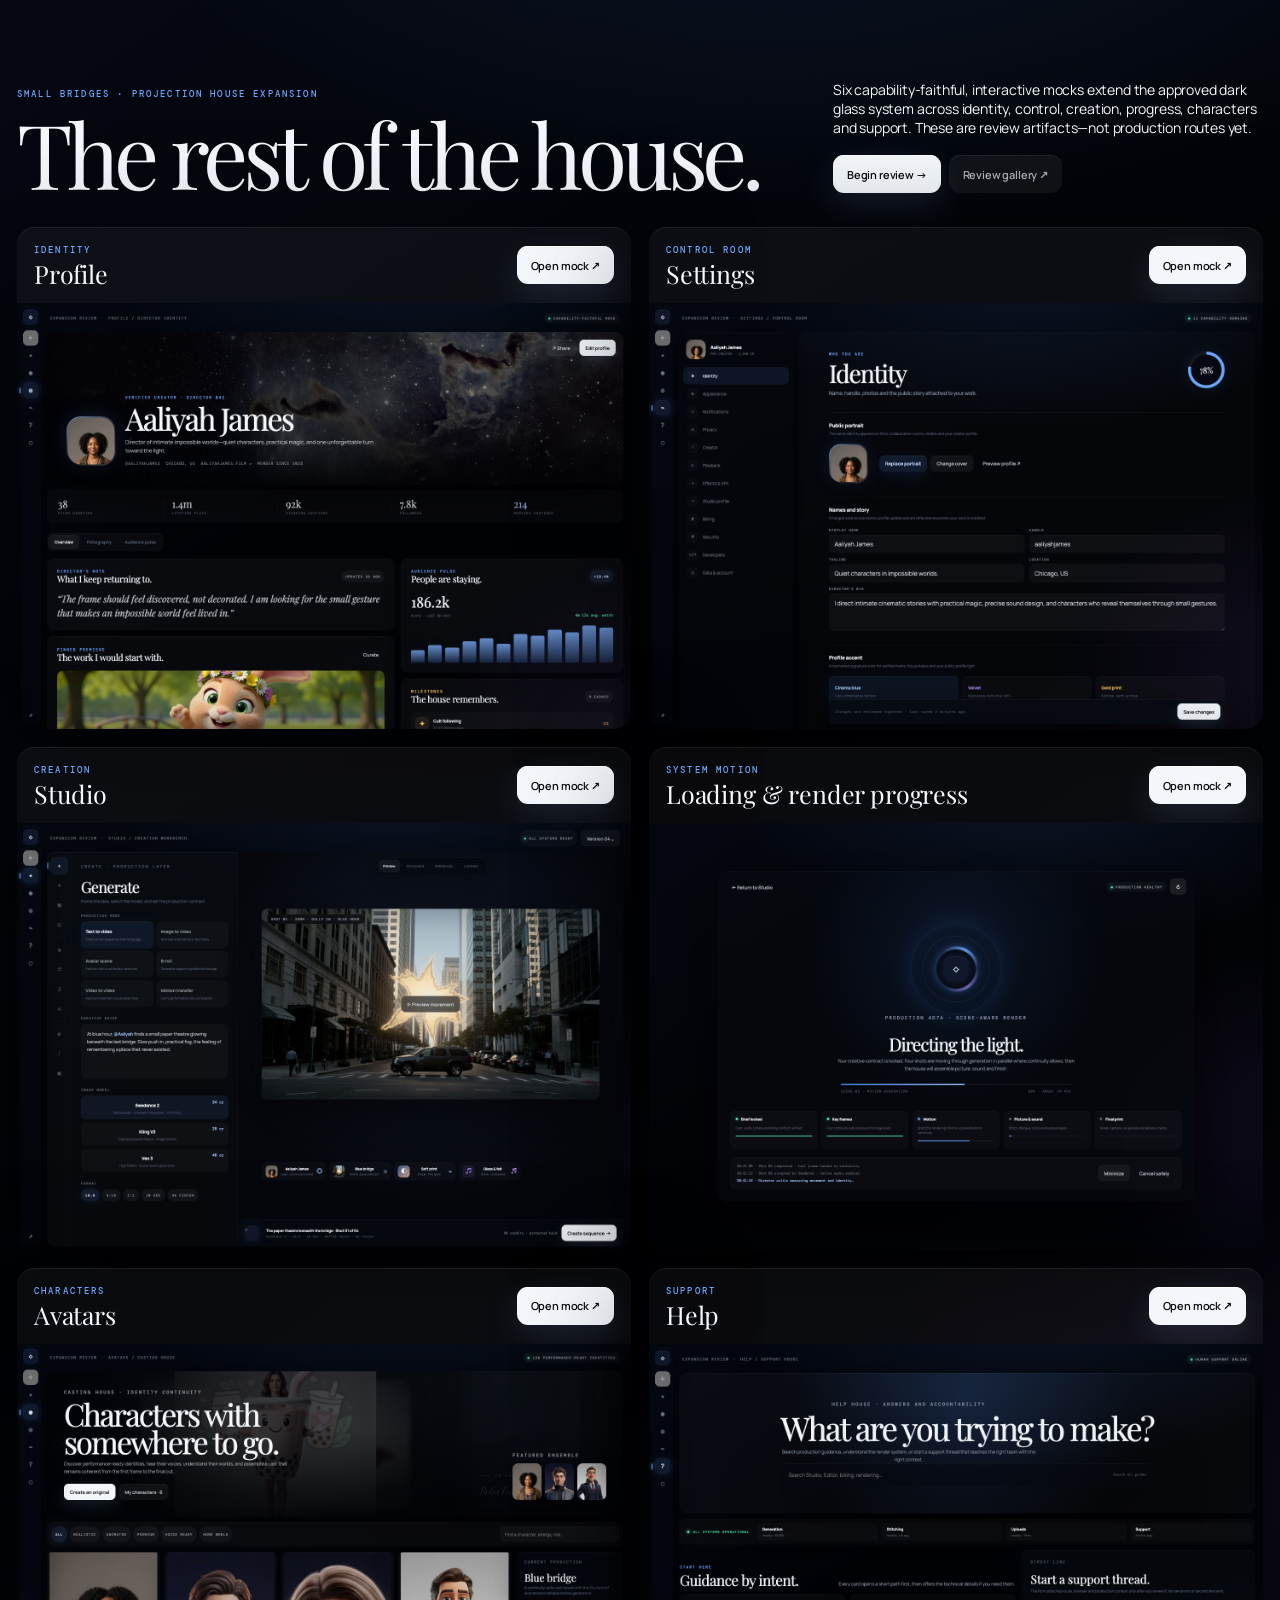
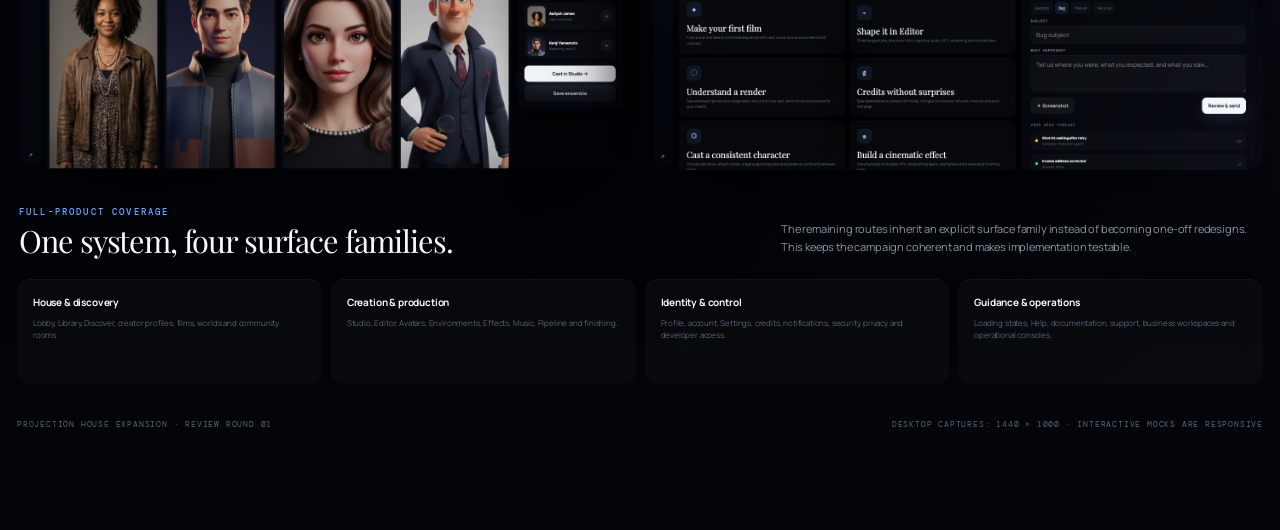
==== index.html @ 69dbef69 "Publish Projection House design review" ====
<!doctype html>
<html lang="en">
  <head>
    <meta charset="UTF-8" />
    <meta name="viewport" content="width=device-width, initial-scale=1" />
    <title>Projection House — Full product expansion mocks</title>
    <link rel="stylesheet" href="styles.css" />
  </head>
  <body>
    <div class="ambient" aria-hidden="true"><span></span><span></span></div>
    <main class="review-wrap">
      <header class="review-head">
        <div><p class="eyebrow">Small Bridges · Projection House expansion</p><h1>The rest of the house.</h1></div>
        <div><p>Six capability-faithful, interactive mocks extend the approved dark glass system across identity, control, creation, progress, characters and support. These are review artifacts—not production routes yet.</p><div style="display:flex;gap:8px;margin-top:18px"><a class="btn primary" href="profile.html">Begin review →</a><a class="btn" href="index.html">Review gallery ↗</a></div></div>
      </header>

      <section class="review-grid" aria-label="Expansion mock screens">
        <article class="review-card"><div class="review-card-head"><div><p class="eyebrow">Identity</p><h2>Profile</h2></div><a class="btn primary" href="profile.html">Open mock ↗</a></div><a href="profile.html"><img src="profile.png" alt="Premium creator profile mock" /></a></article>
        <article class="review-card"><div class="review-card-head"><div><p class="eyebrow">Control room</p><h2>Settings</h2></div><a class="btn primary" href="settings.html">Open mock ↗</a></div><a href="settings.html"><img src="settings.png" alt="Premium settings mock" /></a></article>
        <article class="review-card"><div class="review-card-head"><div><p class="eyebrow">Creation</p><h2>Studio</h2></div><a class="btn primary" href="studio.html">Open mock ↗</a></div><a href="studio.html"><img src="studio.png" alt="Premium creation studio mock" /></a></article>
        <article class="review-card"><div class="review-card-head"><div><p class="eyebrow">System motion</p><h2>Loading & render progress</h2></div><a class="btn primary" href="loading.html">Open mock ↗</a></div><a href="loading.html"><img src="loading.png" alt="Premium render progress motion mock" /></a></article>
        <article class="review-card"><div class="review-card-head"><div><p class="eyebrow">Characters</p><h2>Avatars</h2></div><a class="btn primary" href="avatars.html">Open mock ↗</a></div><a href="avatars.html"><img src="avatars.png" alt="Premium avatars and casting mock" /></a></article>
        <article class="review-card"><div class="review-card-head"><div><p class="eyebrow">Support</p><h2>Help</h2></div><a class="btn primary" href="help.html">Open mock ↗</a></div><a href="help.html"><img src="help.png" alt="Premium help and support mock" /></a></article>
      </section>

      <section style="margin-top:36px"><div class="section-head"><div><p class="eyebrow">Full-product coverage</p><h2>One system, four surface families.</h2></div><p>The remaining routes inherit an explicit surface family instead of becoming one-off redesigns. This keeps the campaign coherent and makes implementation testable.</p></div>
        <div class="coverage">
          <div><b>House & discovery</b><span>Lobby, Library, Discover, creator profiles, films, worlds and community rooms.</span></div>
          <div><b>Creation & production</b><span>Studio, Editor, Avatars, Environments, Effects, Music, Pipeline and finishing.</span></div>
          <div><b>Identity & control</b><span>Profile, account, Settings, credits, notifications, security, privacy and developer access.</span></div>
          <div><b>Guidance & operations</b><span>Loading states, Help, documentation, support, business workspaces and operational consoles.</span></div>
        </div>
      </section>

      <footer style="display:flex;justify-content:space-between;gap:20px;margin-top:34px;color:var(--faint);font:400 8px/1.6 'DM Mono',monospace;letter-spacing:.1em;text-transform:uppercase"><span>Projection House expansion · review round 01</span><span>Desktop captures: 1440 × 1000 · interactive mocks are responsive</span></footer>
    </main>
    <script src="mock.js"></script>
  </body>
</html>
---- styles.css ----
@import url("https://fonts.googleapis.com/css2?family=DM+Mono:wght@400;500&family=Manrope:wght@300;400;500;600;700&family=Playfair+Display:ital,wght@0,400;1,400&display=swap");

:root {
  color-scheme: dark;
  --bg: #020306;
  --ink: #f4f7fb;
  --muted: #8c96a7;
  --faint: #596273;
  --blue: #6ea7ff;
  --blue-2: #a8c8ff;
  --green: #4ee3a4;
  --amber: #ffc76a;
  --violet: #ba91ff;
  --rose: #ff809d;
  --glass: rgba(255,255,255,.045);
  --glass-2: rgba(255,255,255,.072);
  --line: rgba(255,255,255,.095);
  --deep-shadow: 0 36px 120px rgba(0,0,0,.58), inset 0 1px 0 rgba(255,255,255,.075);
  --soft-shadow: 0 22px 64px rgba(0,0,0,.32), inset 0 1px 0 rgba(255,255,255,.055);
}

* { box-sizing: border-box; }
html { min-width: 320px; background: var(--bg); scroll-behavior: smooth; }
body {
  margin: 0;
  min-height: 100vh;
  overflow-x: hidden;
  color: var(--ink);
  background:
    radial-gradient(70rem 40rem at 65% -10%, rgba(47,91,165,.20), transparent 66%),
    radial-gradient(48rem 36rem at 105% 70%, rgba(94,53,144,.13), transparent 68%),
    linear-gradient(145deg, #050811 0%, #020306 44%, #03050a 100%);
  font-family: "Manrope", Inter, system-ui, sans-serif;
  font-size: 14px;
  letter-spacing: -.012em;
}
body::before {
  position: fixed; inset: 0; z-index: -1; content: ""; pointer-events: none;
  opacity: .20;
  background-image: url("data:image/svg+xml,%3Csvg viewBox='0 0 180 180' xmlns='http://www.w3.org/2000/svg'%3E%3Cfilter id='n'%3E%3CfeTurbulence type='fractalNoise' baseFrequency='.95' numOctaves='3' stitchTiles='stitch'/%3E%3C/filter%3E%3Crect width='100%25' height='100%25' filter='url(%23n)' opacity='.11'/%3E%3C/svg%3E");
  mix-blend-mode: soft-light;
}
button, input, textarea, select { color: inherit; font: inherit; }
button, a { -webkit-tap-highlight-color: transparent; }
button { border: 0; cursor: pointer; }
a { color: inherit; text-decoration: none; }
img, video { display: block; max-width: 100%; }

.serif { font-family: "Playfair Display", Georgia, serif; font-weight: 400; }
.mono { font-family: "DM Mono", ui-monospace, monospace; }
.eyebrow {
  margin: 0; color: var(--blue); font: 500 9px/1.35 "DM Mono", monospace;
  letter-spacing: .24em; text-transform: uppercase;
}
.dim { color: var(--muted); }
.faint { color: var(--faint); }
.blue { color: var(--blue-2); }
.green { color: var(--green); }
.amber { color: var(--amber); }
.violet { color: var(--violet); }
.rose { color: var(--rose); }

.ambient { position: fixed; inset: 0; z-index: -2; pointer-events: none; overflow: hidden; }
.ambient span { position: absolute; border-radius: 50%; filter: blur(110px); opacity: .18; }
.ambient span:nth-child(1) { width: 42vw; height: 42vw; left: 10%; top: -28%; background: #246cc7; }
.ambient span:nth-child(2) { width: 34vw; height: 34vw; right: -12%; bottom: -12%; background: #7d40aa; }

.app-rail {
  position: fixed; z-index: 60; left: 8px; top: 8px; bottom: 8px; width: 48px;
  display: flex; flex-direction: column; align-items: center; gap: 5px; padding: 7px 0;
  border-radius: 15px; background: rgba(5,8,14,.55); backdrop-filter: blur(28px) saturate(150%);
  box-shadow: 0 24px 70px rgba(0,0,0,.46), inset 0 1px 0 rgba(255,255,255,.075);
}
.rail-brand, .rail-item {
  position: relative; display: grid; width: 36px; height: 36px; place-items: center; border-radius: 11px;
  color: rgba(220,228,240,.50); transition: .22s ease; font: 500 15px/1 "DM Mono", monospace;
}
.rail-brand { margin-bottom: 8px; color: #d8e6ff; background: rgba(110,167,255,.10); box-shadow: inset 0 1px 0 rgba(255,255,255,.08); }
.rail-item:hover { color: white; background: rgba(255,255,255,.055); transform: translateX(1px); }
.rail-item.active { color: #d9e7ff; background: rgba(110,167,255,.12); box-shadow: 0 0 22px rgba(84,141,237,.18), inset 0 1px 0 rgba(255,255,255,.08); }
.rail-item.active::before { content: ""; position: absolute; left: -8px; width: 2px; height: 13px; border-radius: 2px; background: var(--blue); box-shadow: 0 0 11px var(--blue); }
.rail-spacer { flex: 1; }
.rail-tip {
  position: absolute; left: 48px; top: 50%; transform: translate(0,-50%); opacity: 0; pointer-events: none;
  white-space: nowrap; padding: 7px 9px; border-radius: 8px; color: #d9e1ed; background: rgba(5,8,14,.92);
  box-shadow: var(--soft-shadow); font: 500 9px/1 "DM Mono", monospace; letter-spacing: .08em; text-transform: uppercase;
  transition: .18s ease;
}
.rail-item:hover .rail-tip { opacity: 1; transform: translate(4px,-50%); }

.page { min-height: 100vh; margin-left: 64px; padding: 14px 18px 60px 6px; }
.page-inner { width: min(1580px, 100%); margin: 0 auto; }
.topline { display: flex; align-items: center; justify-content: space-between; gap: 18px; height: 44px; margin-bottom: 10px; padding: 0 8px; }
.breadcrumb { display: flex; align-items: center; gap: 10px; color: rgba(205,214,228,.46); font: 500 9px/1 "DM Mono", monospace; letter-spacing: .16em; text-transform: uppercase; }
.live-chip { display: inline-flex; align-items: center; gap: 7px; padding: 7px 10px; border-radius: 999px; background: rgba(255,255,255,.035); color: rgba(226,234,245,.62); font: 500 8px/1 "DM Mono", monospace; letter-spacing: .16em; text-transform: uppercase; box-shadow: inset 0 1px 0 rgba(255,255,255,.055); }
.live-chip i { width: 5px; height: 5px; border-radius: 50%; background: var(--green); box-shadow: 0 0 10px var(--green); }

.glass { background: var(--glass); backdrop-filter: blur(28px) saturate(145%); box-shadow: var(--soft-shadow); }
.glass-strong { background: rgba(7,11,19,.68); backdrop-filter: blur(34px) saturate(155%); box-shadow: var(--deep-shadow); }
.hairline { box-shadow: inset 0 1px 0 rgba(255,255,255,.07), 0 22px 65px rgba(0,0,0,.26); }
.round { border-radius: 16px; }
.round-lg { border-radius: 22px; }

.btn { display: inline-flex; min-height: 38px; align-items: center; justify-content: center; gap: 8px; padding: 0 14px; border-radius: 11px; background: rgba(255,255,255,.05); color: rgba(236,241,248,.72); box-shadow: inset 0 1px 0 rgba(255,255,255,.07); font-size: 11px; font-weight: 600; transition: .2s ease; }
.btn:hover { transform: translateY(-1px); color: white; background: rgba(255,255,255,.085); }
.btn.primary { background: #f3f6fb; color: #070a10; box-shadow: 0 12px 35px rgba(154,190,255,.14), inset 0 1px 0 white; }
.btn.blue-btn { background: rgba(92,152,255,.15); color: #c9dcff; box-shadow: 0 12px 32px rgba(42,90,170,.18), inset 0 1px 0 rgba(255,255,255,.09); }
.btn.ghost { background: transparent; box-shadow: none; }
.icon-btn { width: 38px; padding: 0; }
.pill { display: inline-flex; align-items: center; gap: 6px; min-height: 28px; padding: 0 10px; border-radius: 999px; background: rgba(255,255,255,.045); color: rgba(225,233,244,.58); box-shadow: inset 0 1px 0 rgba(255,255,255,.05); font: 500 8px/1 "DM Mono", monospace; letter-spacing: .13em; text-transform: uppercase; }
.pill.active { color: #dce9ff; background: rgba(99,158,255,.13); box-shadow: inset 0 1px 0 rgba(255,255,255,.08), 0 0 25px rgba(61,122,226,.13); }

.section-head { display: flex; align-items: end; justify-content: space-between; gap: 24px; margin: 34px 2px 16px; }
.section-head h2 { margin: 7px 0 0; font: 400 clamp(25px,2.4vw,36px)/1.02 "Playfair Display", Georgia, serif; letter-spacing: -.035em; }
.section-head p:last-child { max-width: 480px; margin: 0; color: var(--muted); font-size: 11px; line-height: 1.65; }

/* profile */
.profile-hero { position: relative; min-height: 360px; overflow: hidden; border-radius: 20px; background: #070a10; box-shadow: var(--deep-shadow); }
.profile-cover { position: absolute; inset: 0; width: 100%; height: 100%; object-fit: cover; opacity: .72; filter: saturate(.78) contrast(1.08); }
.profile-hero::after { position: absolute; inset: 0; content: ""; background: linear-gradient(90deg, rgba(2,3,6,.92) 0%, rgba(2,3,6,.50) 48%, rgba(2,3,6,.12) 74%), linear-gradient(0deg, rgba(2,3,6,.88), transparent 62%); }
.profile-actions { position: absolute; z-index: 2; top: 18px; right: 18px; display: flex; gap: 8px; }
.profile-identity { position: relative; z-index: 2; display: flex; min-height: 360px; align-items: end; gap: 22px; padding: 46px; }
.portrait-ring { position: relative; flex: none; width: 116px; height: 116px; border-radius: 34px; padding: 3px; background: linear-gradient(145deg, rgba(161,198,255,.75), rgba(93,145,232,.06) 56%, rgba(255,255,255,.22)); box-shadow: 0 28px 70px rgba(0,0,0,.55), 0 0 45px rgba(86,151,255,.16); }
.portrait-ring img { width: 100%; height: 100%; border-radius: 31px; object-fit: cover; object-position: top; background: #0c1018; }
.identity-copy h1 { margin: 10px 0 5px; font: 400 clamp(43px,5vw,72px)/.9 "Playfair Display", Georgia, serif; letter-spacing: -.055em; }
.identity-copy .tagline { max-width: 620px; margin: 13px 0 0; color: rgba(229,235,245,.70); font-size: 13px; line-height: 1.55; }
.identity-meta { display: flex; flex-wrap: wrap; gap: 13px; margin-top: 17px; color: rgba(211,220,234,.48); font: 500 9px/1 "DM Mono", monospace; letter-spacing: .1em; text-transform: uppercase; }
.proof-strip { display: grid; grid-template-columns: repeat(5,1fr); margin-top: 12px; padding: 14px 8px; border-radius: 14px; background: rgba(255,255,255,.027); box-shadow: inset 0 1px 0 rgba(255,255,255,.055); }
.proof { padding: 5px 18px; border-right: 1px solid rgba(255,255,255,.055); }
.proof:last-child { border-right: 0; }
.proof strong { display: block; font: 400 24px/1 "Playfair Display", Georgia, serif; }
.proof span { display: block; margin-top: 6px; color: var(--faint); font: 500 8px/1 "DM Mono", monospace; letter-spacing: .13em; text-transform: uppercase; }
.tabbar { display: inline-flex; gap: 3px; margin: 24px 0 4px; padding: 4px; border-radius: 13px; background: rgba(255,255,255,.03); box-shadow: inset 0 1px 0 rgba(255,255,255,.055); }
.tab { min-height: 34px; padding: 0 14px; border-radius: 10px; background: transparent; color: var(--faint); font-size: 10px; font-weight: 600; }
.tab.active { color: #e7eefb; background: rgba(255,255,255,.06); box-shadow: inset 0 1px 0 rgba(255,255,255,.07); }
.profile-grid { display: grid; grid-template-columns: minmax(0,1.22fr) minmax(300px,.78fr); gap: 14px; margin-top: 14px; }
.profile-column { display: grid; gap: 14px; align-content: start; }
.panel { padding: 24px; border-radius: 16px; background: rgba(255,255,255,.028); backdrop-filter: blur(26px); box-shadow: inset 0 1px 0 rgba(255,255,255,.06), 0 26px 65px rgba(0,0,0,.24); }
.panel-title { display: flex; align-items: center; justify-content: space-between; gap: 14px; margin-bottom: 19px; }
.panel-title h3 { margin: 0; font: 400 21px/1.1 "Playfair Display", Georgia, serif; letter-spacing: -.025em; }
.director-note { margin: 0; color: rgba(234,239,247,.78); font: italic 400 22px/1.5 "Playfair Display", Georgia, serif; }
.film-feature { position: relative; min-height: 290px; overflow: hidden; border-radius: 14px; background: #07090d; }
.film-feature img { position: absolute; inset: 0; width: 100%; height: 100%; object-fit: cover; }
.film-feature::after { position: absolute; inset: 0; content: ""; background: linear-gradient(0deg, rgba(2,3,6,.94), transparent 68%); }
.film-caption { position: absolute; z-index: 2; inset: auto 22px 20px; }
.film-caption h3 { margin: 7px 0 5px; font: 400 30px/1 "Playfair Display", Georgia, serif; }
.film-caption p { margin: 0; color: rgba(224,231,242,.55); font-size: 10px; }
.mini-films { display: grid; grid-template-columns: repeat(3,1fr); gap: 9px; margin-top: 9px; }
.mini-film { position: relative; min-height: 118px; overflow: hidden; border-radius: 11px; background: #080b11; }
.mini-film img { width: 100%; height: 100%; object-fit: cover; opacity: .75; }
.mini-film span { position: absolute; inset: auto 10px 9px; font-size: 9px; font-weight: 600; text-shadow: 0 2px 8px #000; }
.chart { display: flex; height: 105px; align-items: end; gap: 8px; padding-top: 12px; }
.chart i { flex: 1; min-width: 4px; border-radius: 4px 4px 1px 1px; background: linear-gradient(0deg, rgba(84,143,242,.20), rgba(128,178,255,.78)); box-shadow: 0 0 18px rgba(85,145,240,.08); }
.achievement-list { display: grid; gap: 9px; }
.achievement { display: grid; grid-template-columns: 32px 1fr auto; align-items: center; gap: 10px; padding: 10px; border-radius: 11px; background: rgba(255,255,255,.026); }
.achievement b { display: grid; width: 32px; height: 32px; place-items: center; border-radius: 10px; background: rgba(255,199,106,.10); color: var(--amber); }
.achievement strong { font-size: 10px; }
.achievement small { display: block; margin-top: 3px; color: var(--faint); font-size: 8px; }

/* settings */
.settings-layout { display: grid; grid-template-columns: 268px minmax(0,1fr); min-height: calc(100vh - 76px); gap: 12px; }
.settings-nav { position: sticky; top: 14px; height: calc(100vh - 28px); overflow: hidden; padding: 18px 10px 14px; border-radius: 17px; background: rgba(5,8,14,.53); backdrop-filter: blur(30px); box-shadow: var(--soft-shadow); }
.settings-id { display: grid; grid-template-columns: 46px 1fr; align-items: center; gap: 11px; margin: 0 7px 19px; }
.settings-id img { width: 46px; height: 46px; border-radius: 15px; object-fit: cover; object-position: top; }
.settings-id strong { display: block; font-size: 11px; }
.settings-id span { display: block; margin-top: 4px; color: var(--faint); font: 400 8px/1 "DM Mono", monospace; }
.settings-list { display: grid; gap: 2px; }
.settings-link { display: grid; grid-template-columns: 29px 1fr; align-items: center; gap: 8px; min-height: 40px; padding: 0 9px; border-radius: 10px; background: transparent; color: rgba(214,223,236,.44); text-align: left; font-size: 10px; transition: .18s; }
.settings-link span:first-child { display: grid; width: 27px; height: 27px; place-items: center; border-radius: 8px; background: rgba(255,255,255,.025); font: 500 10px/1 "DM Mono", monospace; }
.settings-link:hover { color: #eef3fb; background: rgba(255,255,255,.03); }
.settings-link.active { color: #e2ecff; background: rgba(94,151,247,.105); box-shadow: inset 0 1px 0 rgba(255,255,255,.055); }
.settings-main { padding: 46px clamp(26px,5vw,80px) 90px; border-radius: 17px; background: rgba(255,255,255,.017); box-shadow: inset 0 1px 0 rgba(255,255,255,.035); }
.settings-head { display: grid; grid-template-columns: 1fr auto; gap: 34px; align-items: start; padding-bottom: 24px; }
.settings-head h1 { margin: 10px 0 9px; font: 400 clamp(38px,4vw,58px)/.98 "Playfair Display", Georgia, serif; letter-spacing: -.045em; }
.settings-head .lead { max-width: 580px; margin: 0; color: var(--muted); font-size: 12px; line-height: 1.7; }
.completion { position: relative; display: grid; width: 86px; height: 86px; place-items: center; border-radius: 50%; background: conic-gradient(var(--blue) 0 78%, rgba(255,255,255,.06) 78%); box-shadow: 0 0 35px rgba(70,132,235,.12); }
.completion::before { position: absolute; inset: 7px; content: ""; border-radius: 50%; background: #060911; }
.completion strong { position: relative; z-index: 1; font: 400 19px/1 "Playfair Display", serif; }
.setting-section { display: none; animation: fadeup .34s ease both; }
.setting-section.active { display: block; }
.setting-group { margin-top: 11px; padding: 21px 0; border-top: 1px solid rgba(255,255,255,.055); }
.setting-group > h3 { margin: 0 0 4px; font-size: 12px; }
.setting-group > p { margin: 0 0 17px; color: var(--faint); font-size: 9px; line-height: 1.55; }
.fields { display: grid; grid-template-columns: repeat(2,minmax(0,1fr)); gap: 11px; }
.field { display: grid; gap: 7px; }
.field.wide { grid-column: 1 / -1; }
.field label { color: rgba(214,223,235,.55); font: 500 8px/1 "DM Mono", monospace; letter-spacing: .13em; text-transform: uppercase; }
.field input, .field textarea, .field select { width: 100%; min-height: 43px; border: 0; outline: 0; resize: vertical; border-radius: 10px; padding: 0 13px; color: rgba(237,242,249,.82); background: rgba(255,255,255,.035); box-shadow: inset 0 1px 0 rgba(255,255,255,.055); }
.field textarea { min-height: 88px; padding-top: 12px; line-height: 1.55; }
.choice-grid { display: grid; grid-template-columns: repeat(3,1fr); gap: 9px; }
.choice { min-height: 72px; padding: 14px; border-radius: 11px; background: rgba(255,255,255,.028); text-align: left; box-shadow: inset 0 1px 0 rgba(255,255,255,.045); }
.choice.active { background: rgba(92,151,248,.11); box-shadow: inset 0 1px 0 rgba(255,255,255,.07), 0 0 30px rgba(58,119,224,.10); }
.choice b { display: block; font-size: 10px; }
.choice span { display: block; margin-top: 6px; color: var(--faint); font-size: 8px; line-height: 1.45; }
.toggle-row { display: flex; align-items: center; justify-content: space-between; gap: 24px; min-height: 58px; border-top: 1px solid rgba(255,255,255,.045); }
.toggle-row b { display: block; font-size: 10px; }
.toggle-row small { display: block; margin-top: 4px; color: var(--faint); font-size: 8px; }
.toggle { position: relative; width: 38px; height: 21px; flex: none; border-radius: 999px; background: rgba(255,255,255,.08); transition: .2s; }
.toggle::after { position: absolute; left: 3px; top: 3px; width: 15px; height: 15px; content: ""; border-radius: 50%; background: #87909d; transition: .2s; }
.toggle.on { background: rgba(89,153,255,.28); box-shadow: 0 0 16px rgba(70,135,241,.16); }
.toggle.on::after { left: 20px; background: #d9e7ff; }
.save-dock { position: sticky; z-index: 5; bottom: 12px; display: flex; align-items: center; justify-content: space-between; gap: 20px; margin-top: 28px; padding: 10px 10px 10px 15px; border-radius: 13px; background: rgba(8,12,20,.77); backdrop-filter: blur(28px); box-shadow: var(--deep-shadow); }
.save-dock p { margin: 0; color: var(--faint); font: 400 8px/1.3 "DM Mono", monospace; letter-spacing: .08em; }

/* studio */
.studio-frame { display: grid; grid-template-columns: 58px minmax(300px,390px) minmax(0,1fr); height: calc(100vh - 76px); min-height: 720px; overflow: hidden; border-radius: 18px; background: rgba(4,7,12,.68); backdrop-filter: blur(28px); box-shadow: var(--deep-shadow); }
.tool-dock { display: flex; flex-direction: column; align-items: center; gap: 4px; padding: 11px 7px; background: rgba(255,255,255,.018); box-shadow: inset -1px 0 rgba(255,255,255,.045); overflow-y: auto; }
.tool { position: relative; display: grid; width: 42px; height: 42px; place-items: center; border-radius: 11px; background: transparent; color: rgba(212,222,236,.37); font: 500 12px/1 "DM Mono", monospace; transition: .18s; }
.tool:hover, .tool.active { color: #e3edff; background: rgba(95,155,255,.10); }
.tool.active::after { position: absolute; left: -7px; width: 2px; height: 14px; content: ""; border-radius: 2px; background: var(--blue); box-shadow: 0 0 9px var(--blue); }
.tool-label { display: none; }
.studio-config { overflow-y: auto; padding: 26px 22px 110px; background: rgba(255,255,255,.017); box-shadow: inset -1px 0 rgba(255,255,255,.045); }
.studio-config h1 { margin: 9px 0 8px; font: 400 36px/1 "Playfair Display", Georgia, serif; letter-spacing: -.04em; }
.studio-config > p { margin: 0 0 21px; color: var(--faint); font-size: 10px; line-height: 1.6; }
.mode-grid { display: grid; grid-template-columns: repeat(2,1fr); gap: 7px; }
.mode-card { min-height: 62px; padding: 11px; border-radius: 11px; background: rgba(255,255,255,.027); color: rgba(220,229,241,.55); text-align: left; box-shadow: inset 0 1px 0 rgba(255,255,255,.04); }
.mode-card.active { color: #e5eeff; background: rgba(90,150,250,.11); box-shadow: inset 0 1px 0 rgba(255,255,255,.07), 0 0 24px rgba(51,111,216,.10); }
.mode-card b { display: block; font-size: 10px; }
.mode-card small { display: block; margin-top: 6px; color: var(--faint); font-size: 7.5px; line-height: 1.4; }
.config-label { margin: 22px 0 10px; color: rgba(209,220,235,.43); font: 500 8px/1 "DM Mono", monospace; letter-spacing: .17em; text-transform: uppercase; }
.prompt-box { min-height: 128px; padding: 14px; border-radius: 12px; background: rgba(255,255,255,.032); box-shadow: inset 0 1px 0 rgba(255,255,255,.055); color: rgba(235,241,248,.76); font-size: 11px; line-height: 1.65; }
.prompt-token { color: var(--blue-2); }
.engine-list { display: grid; gap: 7px; }
.engine { display: grid; grid-template-columns: 1fr auto; gap: 8px; padding: 11px; border-radius: 11px; background: rgba(255,255,255,.026); }
.engine.active { background: rgba(93,152,250,.10); box-shadow: inset 0 1px 0 rgba(255,255,255,.06); }
.engine strong { font-size: 10px; }
.engine small { display: block; margin-top: 4px; color: var(--faint); font-size: 7.5px; }
.engine b { color: var(--blue-2); font: 500 9px/1 "DM Mono", monospace; }
.studio-stage { position: relative; display: grid; min-width: 0; grid-template-rows: 1fr auto; background: radial-gradient(circle at 50% 35%, #111828, #05070c 68%); }
.stage-toolbar { position: absolute; z-index: 4; top: 13px; left: 50%; display: flex; gap: 4px; transform: translateX(-50%); padding: 4px; border-radius: 12px; background: rgba(4,7,12,.60); backdrop-filter: blur(24px); box-shadow: var(--soft-shadow); }
.stage-toolbar button { min-height: 31px; padding: 0 11px; border-radius: 9px; background: transparent; color: var(--faint); font-size: 8px; }
.stage-toolbar button.active { color: #e8effa; background: rgba(255,255,255,.06); }
.canvas { position: relative; display: grid; place-items: center; padding: 66px 35px 24px; }
.canvas-media { position: relative; width: min(830px,95%); aspect-ratio: 16/9; overflow: hidden; border-radius: 13px; background: #080a0e; box-shadow: 0 40px 110px rgba(0,0,0,.60), 0 0 0 1px rgba(255,255,255,.055); }
.canvas-media img { width: 100%; height: 100%; object-fit: cover; filter: saturate(.76) contrast(1.04); }
.canvas-media::after { position: absolute; inset: 0; content: ""; box-shadow: inset 0 0 90px rgba(0,0,0,.34); }
.shot-chip { position: absolute; z-index: 2; top: 13px; left: 13px; padding: 7px 9px; border-radius: 8px; background: rgba(4,7,12,.62); backdrop-filter: blur(18px); color: rgba(229,236,247,.58); font: 500 8px/1 "DM Mono", monospace; letter-spacing: .1em; }
.selection-row { display: flex; width: min(830px,95%); flex-wrap: wrap; gap: 7px; margin-top: 13px; }
.selection { display: grid; grid-template-columns: 28px 1fr auto; min-width: 145px; align-items: center; gap: 8px; padding: 7px 9px; border-radius: 10px; background: rgba(255,255,255,.027); box-shadow: inset 0 1px 0 rgba(255,255,255,.045); }
.selection img { width: 28px; height: 28px; border-radius: 8px; object-fit: cover; object-position: top; }
.selection b { display: block; font-size: 8px; }
.selection small { display: block; margin-top: 3px; color: var(--faint); font-size: 7px; }
.composition { display: grid; grid-template-columns: 1fr auto; align-items: center; gap: 20px; padding: 13px 16px; background: rgba(6,9,15,.78); backdrop-filter: blur(26px); box-shadow: inset 0 1px 0 rgba(255,255,255,.055); }
.composition-copy { display: flex; align-items: center; gap: 16px; min-width: 0; }
.composition-copy > div { min-width: 0; }
.composition-copy b { display: block; overflow: hidden; text-overflow: ellipsis; white-space: nowrap; font-size: 9px; }
.composition-copy span { display: block; margin-top: 4px; color: var(--faint); font: 400 7px/1 "DM Mono", monospace; letter-spacing: .08em; }
.create-cluster { display: flex; align-items: center; gap: 10px; }
.cost { color: rgba(220,229,242,.48); font: 500 8px/1 "DM Mono", monospace; }

/* loading */
.loading-page { min-height: 100vh; display: grid; place-items: center; padding: 32px; overflow: hidden; }
.loading-house { position: relative; width: min(1120px,96vw); min-height: 720px; overflow: hidden; border-radius: 24px; background: radial-gradient(circle at 50% 25%, rgba(38,77,140,.22), transparent 44%), rgba(5,8,14,.72); backdrop-filter: blur(32px); box-shadow: var(--deep-shadow); }
.loading-house::before { position: absolute; inset: 0; content: ""; background: linear-gradient(115deg, transparent 35%, rgba(255,255,255,.025) 50%, transparent 65%); transform: translateX(-100%); animation: sweep 5s ease-in-out infinite; }
.loading-top { position: relative; z-index: 2; display: flex; justify-content: space-between; align-items: center; padding: 18px 20px; }
.loading-core { position: relative; z-index: 2; display: grid; justify-items: center; padding: 50px 20px 24px; text-align: center; }
.aperture { position: relative; display: grid; width: 210px; height: 210px; place-items: center; }
.aperture::before, .aperture::after { position: absolute; content: ""; border-radius: 50%; }
.aperture::before { inset: 0; border: 1px solid rgba(132,181,255,.16); box-shadow: 0 0 70px rgba(69,130,231,.18), inset 0 0 60px rgba(61,119,214,.10); animation: breathe 3.2s ease-in-out infinite; }
.aperture::after { inset: 27px; border: 1px dashed rgba(155,195,255,.32); animation: rotate 12s linear infinite; }
.aperture-ring { position: absolute; inset: 52px; border-radius: 50%; background: conic-gradient(from 0deg, transparent, rgba(112,170,255,.85), transparent 34%, rgba(181,146,255,.55), transparent 68%); filter: drop-shadow(0 0 13px rgba(88,151,255,.45)); animation: rotate 2.3s linear infinite; }
.aperture-ring::after { position: absolute; inset: 7px; content: ""; border-radius: 50%; background: #060911; }
.aperture-mark { position: relative; z-index: 3; display: grid; width: 58px; height: 58px; place-items: center; border-radius: 18px; color: #cfe0ff; background: rgba(97,157,255,.11); box-shadow: 0 0 28px rgba(72,135,235,.22), inset 0 1px 0 rgba(255,255,255,.10); font: 400 22px/1 "DM Mono", monospace; }
.loading-core h1 { margin: 32px 0 9px; font: 400 42px/1 "Playfair Display", serif; letter-spacing: -.045em; }
.loading-core > p { max-width: 570px; margin: 0; color: var(--muted); font-size: 11px; line-height: 1.65; }
.progress-line { position: relative; width: min(540px,80vw); height: 3px; margin: 26px 0 10px; overflow: hidden; border-radius: 4px; background: rgba(255,255,255,.055); }
.progress-line i { display: block; width: 68%; height: 100%; border-radius: inherit; background: linear-gradient(90deg, #4d8df7, #a7c8ff); box-shadow: 0 0 15px rgba(94,158,255,.55); animation: progress 7s ease-in-out infinite; }
.progress-meta { display: flex; width: min(540px,80vw); justify-content: space-between; color: var(--faint); font: 400 8px/1 "DM Mono", monospace; letter-spacing: .1em; text-transform: uppercase; }
.render-map { position: relative; z-index: 2; display: grid; grid-template-columns: repeat(5,1fr); gap: 8px; margin: 18px 30px; }
.render-step { min-height: 90px; padding: 13px; border-radius: 12px; background: rgba(255,255,255,.025); box-shadow: inset 0 1px 0 rgba(255,255,255,.045); }
.render-step b { display: flex; align-items: center; gap: 7px; font-size: 9px; }
.render-step b::before { width: 6px; height: 6px; content: ""; border-radius: 50%; background: #596273; }
.render-step.done b::before { background: var(--green); box-shadow: 0 0 9px rgba(78,227,164,.6); }
.render-step.active b::before { background: var(--blue); box-shadow: 0 0 12px rgba(110,167,255,.8); animation: pulse 1.5s ease-in-out infinite; }
.render-step small { display: block; margin-top: 9px; color: var(--faint); font-size: 7.5px; line-height: 1.5; }
.render-step .mini-progress { height: 2px; margin-top: 12px; overflow: hidden; border-radius: 4px; background: rgba(255,255,255,.05); }
.render-step .mini-progress i { display: block; height: 100%; background: var(--blue); }
.render-log { position: relative; z-index: 2; display: grid; grid-template-columns: 1fr auto; align-items: center; gap: 18px; margin: 8px 30px 28px; padding: 16px; border-radius: 13px; background: rgba(255,255,255,.022); box-shadow: inset 0 1px 0 rgba(255,255,255,.045); }
.log-lines { display: grid; gap: 7px; color: rgba(194,206,223,.45); font: 400 8px/1.3 "DM Mono", monospace; }
.log-lines span:last-child { color: var(--blue-2); }

/* avatars */
.avatars-hero { position: relative; min-height: 340px; overflow: hidden; border-radius: 20px; background: #090c12; box-shadow: var(--deep-shadow); }
.avatars-hero > img { position: absolute; inset: 0; width: 100%; height: 100%; object-fit: cover; opacity: .55; filter: saturate(.68); }
.avatars-hero::after { position: absolute; inset: 0; content: ""; background: linear-gradient(90deg, rgba(2,3,6,.94), rgba(2,3,6,.46) 55%, transparent), linear-gradient(0deg, rgba(2,3,6,.86), transparent 60%); }
.avatar-hero-copy { position: relative; z-index: 2; display: grid; min-height: 340px; grid-template-columns: 1fr auto; align-items: end; gap: 20px; padding: 40px; }
.avatar-hero-copy h1 { max-width: 630px; margin: 10px 0 10px; font: 400 clamp(42px,5.5vw,72px)/.9 "Playfair Display", serif; letter-spacing: -.055em; }
.avatar-hero-copy p { max-width: 550px; margin: 0; color: rgba(224,231,242,.61); font-size: 11px; line-height: 1.65; }
.featured-cast { display: grid; grid-template-columns: repeat(3,68px); gap: 8px; }
.featured-cast img { width: 68px; height: 86px; border-radius: 13px; object-fit: cover; object-position: top; background: #0b0e15; box-shadow: 0 18px 45px rgba(0,0,0,.45), inset 0 1px 0 rgba(255,255,255,.08); }
.avatar-controls { display: grid; grid-template-columns: 1fr auto; gap: 14px; margin-top: 13px; padding: 10px; border-radius: 14px; background: rgba(255,255,255,.027); backdrop-filter: blur(24px); box-shadow: inset 0 1px 0 rgba(255,255,255,.05); }
.avatar-tabs { display: flex; flex-wrap: wrap; gap: 5px; }
.search { min-width: 280px; height: 36px; border: 0; outline: 0; border-radius: 10px; padding: 0 12px; background: rgba(255,255,255,.035); box-shadow: inset 0 1px 0 rgba(255,255,255,.05); font-size: 10px; }
.avatar-layout { display: grid; grid-template-columns: minmax(0,1fr) 250px; gap: 13px; margin-top: 13px; }
.avatar-grid { display: grid; grid-template-columns: repeat(4,minmax(0,1fr)); gap: 10px; }
.avatar-card { position: relative; overflow: hidden; min-height: 310px; border-radius: 14px; background: #080b11; box-shadow: var(--soft-shadow); text-align: left; transition: .22s ease; }
.avatar-card:hover { transform: translateY(-3px); }
.avatar-card > img { width: 100%; height: 100%; min-height: 310px; object-fit: cover; object-position: top; opacity: .88; }
.avatar-card::after { position: absolute; inset: 0; content: ""; background: linear-gradient(0deg, rgba(3,5,8,.98), transparent 58%); }
.avatar-card-copy { position: absolute; z-index: 2; inset: auto 14px 13px; }
.avatar-card-copy h3 { margin: 7px 0 4px; font: 400 21px/1 "Playfair Display", serif; }
.avatar-card-copy p { margin: 0; color: rgba(219,228,240,.48); font-size: 8px; }
.cast-dock { position: sticky; top: 14px; align-self: start; padding: 18px; border-radius: 15px; background: rgba(7,10,17,.64); backdrop-filter: blur(28px); box-shadow: var(--soft-shadow); }
.cast-dock h3 { margin: 7px 0 5px; font: 400 24px/1 "Playfair Display", serif; }
.cast-dock > p { margin: 0 0 16px; color: var(--faint); font-size: 9px; line-height: 1.5; }
.cast-member { display: grid; grid-template-columns: 42px 1fr auto; align-items: center; gap: 9px; margin-top: 7px; padding: 7px; border-radius: 10px; background: rgba(255,255,255,.027); }
.cast-member img { width: 42px; height: 48px; border-radius: 9px; object-fit: cover; object-position: top; }
.cast-member strong { display: block; font-size: 9px; }
.cast-member span { display: block; margin-top: 3px; color: var(--faint); font-size: 7px; }
.avatar-drawer { position: fixed; z-index: 100; inset: 10px 10px 10px auto; display: grid; width: min(570px,calc(100vw - 20px)); grid-template-rows: 330px 1fr; overflow: hidden; border-radius: 20px; background: rgba(6,9,15,.94); backdrop-filter: blur(34px); box-shadow: -40px 0 110px rgba(0,0,0,.6), inset 0 1px 0 rgba(255,255,255,.08); transform: translateX(calc(100% + 24px)); transition: .32s cubic-bezier(.2,.8,.2,1); }
.avatar-drawer.open { transform: translateX(0); }
.drawer-image { position: relative; overflow: hidden; }
.drawer-image img { width: 100%; height: 100%; object-fit: cover; object-position: top; }
.drawer-image::after { position: absolute; inset: 0; content: ""; background: linear-gradient(0deg, rgba(6,9,15,1), transparent 62%); }
.drawer-body { padding: 26px; overflow-y: auto; }
.drawer-body h2 { margin: 9px 0; font: 400 38px/1 "Playfair Display", serif; letter-spacing: -.04em; }
.drawer-body p { color: var(--muted); font-size: 10px; line-height: 1.65; }
.drawer-close { position: absolute; z-index: 3; right: 14px; top: 14px; }

/* help */
.help-hero { display: grid; min-height: 330px; place-items: center; padding: 48px 20px; border-radius: 20px; text-align: center; background: radial-gradient(circle at 50% 20%, rgba(68,125,220,.19), transparent 55%), rgba(255,255,255,.02); box-shadow: var(--deep-shadow); }
.help-hero h1 { margin: 12px 0 12px; font: 400 clamp(44px,6vw,76px)/.92 "Playfair Display", serif; letter-spacing: -.055em; }
.help-hero p { max-width: 600px; margin: 0; color: var(--muted); font-size: 11px; line-height: 1.65; }
.help-search { position: relative; width: min(720px,90%); margin-top: 25px; }
.help-search input { width: 100%; height: 54px; border: 0; outline: 0; border-radius: 15px; padding: 0 120px 0 18px; background: rgba(5,8,14,.66); box-shadow: var(--deep-shadow); font-size: 12px; }
.help-search span { position: absolute; right: 16px; top: 50%; transform: translateY(-50%); color: var(--faint); font: 400 8px/1 "DM Mono", monospace; }
.status-bar { display: grid; grid-template-columns: auto repeat(4,1fr); align-items: center; gap: 8px; margin-top: 13px; padding: 9px; border-radius: 13px; background: rgba(255,255,255,.026); box-shadow: inset 0 1px 0 rgba(255,255,255,.05); }
.status-ok { display: flex; align-items: center; gap: 8px; padding: 0 10px; color: var(--green); font: 500 8px/1 "DM Mono", monospace; letter-spacing: .12em; text-transform: uppercase; }
.status-ok i { width: 6px; height: 6px; border-radius: 50%; background: var(--green); box-shadow: 0 0 9px var(--green); }
.status-metric { padding: 8px 12px; border-radius: 9px; background: rgba(255,255,255,.022); }
.status-metric b { display: block; font-size: 9px; }
.status-metric span { display: block; margin-top: 4px; color: var(--faint); font-size: 7px; }
.help-layout { display: grid; grid-template-columns: minmax(0,1.18fr) minmax(330px,.82fr); gap: 13px; margin-top: 13px; }
.quick-grid { display: grid; grid-template-columns: repeat(2,1fr); gap: 9px; }
.help-card { min-height: 138px; padding: 18px; border-radius: 14px; background: rgba(255,255,255,.027); box-shadow: var(--soft-shadow); text-align: left; transition: .2s; }
.help-card:hover { transform: translateY(-2px); background: rgba(255,255,255,.043); }
.help-card .symbol { display: grid; width: 35px; height: 35px; place-items: center; border-radius: 10px; background: rgba(98,158,255,.10); color: var(--blue-2); }
.help-card h3 { margin: 16px 0 6px; font: 400 20px/1 "Playfair Display", serif; }
.help-card p { margin: 0; color: var(--faint); font-size: 8.5px; line-height: 1.55; }
.support-panel { padding: 22px; border-radius: 15px; background: rgba(7,10,17,.60); backdrop-filter: blur(28px); box-shadow: var(--soft-shadow); }
.support-panel h2 { margin: 8px 0 7px; font: 400 28px/1 "Playfair Display", serif; }
.support-panel > p { margin: 0 0 18px; color: var(--faint); font-size: 9px; line-height: 1.55; }
.support-types { display: flex; gap: 5px; margin-bottom: 12px; }
.support-types button { min-height: 29px; padding: 0 9px; border-radius: 8px; background: rgba(255,255,255,.03); color: var(--faint); font-size: 8px; }
.support-types button.active { color: #e2edff; background: rgba(92,152,253,.12); }
.ticket { display: grid; grid-template-columns: auto 1fr auto; gap: 10px; align-items: center; margin-top: 8px; padding: 11px; border-radius: 10px; background: rgba(255,255,255,.025); }
.ticket i { width: 6px; height: 6px; border-radius: 50%; background: var(--amber); box-shadow: 0 0 9px rgba(255,199,106,.4); }
.ticket strong { display: block; font-size: 8.5px; }
.ticket span { display: block; margin-top: 3px; color: var(--faint); font-size: 7px; }
.docs-row { display: grid; grid-template-columns: repeat(4,1fr); gap: 9px; margin-top: 13px; }
.doc { min-height: 98px; padding: 16px; border-radius: 13px; background: rgba(255,255,255,.023); box-shadow: inset 0 1px 0 rgba(255,255,255,.045); }
.doc b { display: block; font-size: 9px; }
.doc span { display: block; margin-top: 8px; color: var(--faint); font-size: 7.5px; line-height: 1.5; }

/* gallery */
.review-wrap { width: min(1500px,calc(100% - 34px)); margin: 0 auto; padding: 66px 0 100px; }
.review-head { display: grid; grid-template-columns: 1fr minmax(280px,430px); align-items: end; gap: 50px; margin-bottom: 34px; }
.review-head h1 { max-width: 880px; margin: 14px 0 0; font: 400 clamp(48px,7vw,92px)/.88 "Playfair Display", serif; letter-spacing: -.06em; }
.review-head p:last-child { margin: 0; color: var(--muted); font-size: 12px; line-height: 1.7; }
.review-grid { display: grid; grid-template-columns: repeat(2,minmax(0,1fr)); gap: 18px; }
.review-card { overflow: hidden; border-radius: 18px; background: rgba(255,255,255,.034); box-shadow: var(--deep-shadow); }
.review-card-head { display: flex; align-items: center; justify-content: space-between; gap: 16px; min-height: 76px; padding: 15px 17px; }
.review-card h2 { margin: 5px 0 0; font: 400 25px/1 "Playfair Display",serif; }
.review-card img { width: 100%; aspect-ratio: 1.44; object-fit: cover; object-position: top; background: #080b10; }
.coverage { display: grid; grid-template-columns: repeat(4,1fr); gap: 9px; margin-top: 22px; }
.coverage div { min-height: 105px; padding: 16px; border-radius: 13px; background: rgba(255,255,255,.024); box-shadow: inset 0 1px 0 rgba(255,255,255,.045); }
.coverage b { display: block; font-size: 10px; }
.coverage span { display: block; margin-top: 8px; color: var(--faint); font-size: 8px; line-height: 1.55; }

.toast { position: fixed; z-index: 200; left: 50%; bottom: 22px; padding: 11px 14px; border-radius: 11px; background: rgba(8,12,20,.92); color: rgba(238,243,250,.82); box-shadow: var(--deep-shadow); backdrop-filter: blur(24px); font: 500 9px/1 "DM Mono", monospace; letter-spacing: .07em; opacity: 0; transform: translate(-50%,14px); pointer-events: none; transition: .25s; }
.toast.show { opacity: 1; transform: translate(-50%,0); }

@keyframes fadeup { from { opacity: 0; transform: translateY(7px); } to { opacity: 1; transform: none; } }
@keyframes rotate { to { transform: rotate(360deg); } }
@keyframes breathe { 50% { transform: scale(1.055); opacity: .65; } }
@keyframes pulse { 50% { opacity: .35; } }
@keyframes sweep { 0%,20% { transform: translateX(-120%); } 70%,100% { transform: translateX(120%); } }
@keyframes progress { 0% { width: 12%; } 45% { width: 68%; } 85%,100% { width: 92%; } }

@media (max-width: 1100px) {
  .avatar-grid { grid-template-columns: repeat(3,1fr); }
  .avatar-layout { grid-template-columns: 1fr; }
  .cast-dock { position: static; }
  .settings-layout { grid-template-columns: 220px 1fr; }
  .studio-frame { grid-template-columns: 54px 330px 1fr; }
  .review-grid { grid-template-columns: 1fr; }
}
@media (max-width: 820px) {
  .app-rail { top: auto; left: 8px; right: 8px; bottom: 8px; width: auto; height: 52px; flex-direction: row; justify-content: center; }
  .rail-brand { margin: 0 8px 0 0; }
  .rail-spacer { display: none; }
  .rail-item:nth-of-type(n+7) { display: none; }
  .rail-item.active::before { left: 50%; top: -7px; width: 13px; height: 2px; transform: translateX(-50%); }
  .rail-tip { display: none; }
  .page { margin-left: 0; padding: 8px 10px 75px; }
  .profile-identity { align-items: start; flex-direction: column; justify-content: end; padding: 28px; }
  .proof-strip { grid-template-columns: repeat(3,1fr); }
  .proof:nth-child(3) { border-right: 0; }
  .proof:nth-child(n+4) { margin-top: 10px; }
  .profile-grid, .help-layout { grid-template-columns: 1fr; }
  .settings-layout { grid-template-columns: 1fr; }
  .settings-nav { position: static; height: auto; }
  .settings-list { grid-template-columns: repeat(3,1fr); }
  .settings-link { grid-template-columns: 1fr; justify-items: center; text-align: center; padding: 7px; }
  .studio-frame { height: auto; min-height: 0; grid-template-columns: 50px 1fr; }
  .studio-stage { grid-column: 1 / -1; min-height: 560px; }
  .render-map { grid-template-columns: repeat(2,1fr); }
  .avatar-grid { grid-template-columns: repeat(2,1fr); }
  .avatar-hero-copy { grid-template-columns: 1fr; }
  .featured-cast { display: none; }
  .docs-row, .coverage { grid-template-columns: repeat(2,1fr); }
  .review-head { grid-template-columns: 1fr; }
}
@media (max-width: 560px) {
  .proof-strip, .fields, .choice-grid, .quick-grid, .docs-row, .coverage { grid-template-columns: 1fr; }
  .proof { border-right: 0; border-bottom: 1px solid rgba(255,255,255,.05); }
  .mini-films { grid-template-columns: 1fr; }
  .settings-list { grid-template-columns: repeat(2,1fr); }
  .settings-main { padding: 30px 16px 70px; }
  .studio-frame { grid-template-columns: 1fr; }
  .tool-dock { flex-direction: row; overflow-x: auto; }
  .studio-config { padding-bottom: 30px; }
  .avatar-grid { grid-template-columns: 1fr; }
  .avatar-controls { grid-template-columns: 1fr; }
  .search { min-width: 0; width: 100%; }
  .status-bar { grid-template-columns: 1fr 1fr; }
  .render-map { grid-template-columns: 1fr; }
  .review-wrap { padding-top: 38px; }
}

@media (prefers-reduced-motion: reduce) {
  *, *::before, *::after { animation-duration: .01ms !important; animation-iteration-count: 1 !important; scroll-behavior: auto !important; }
}
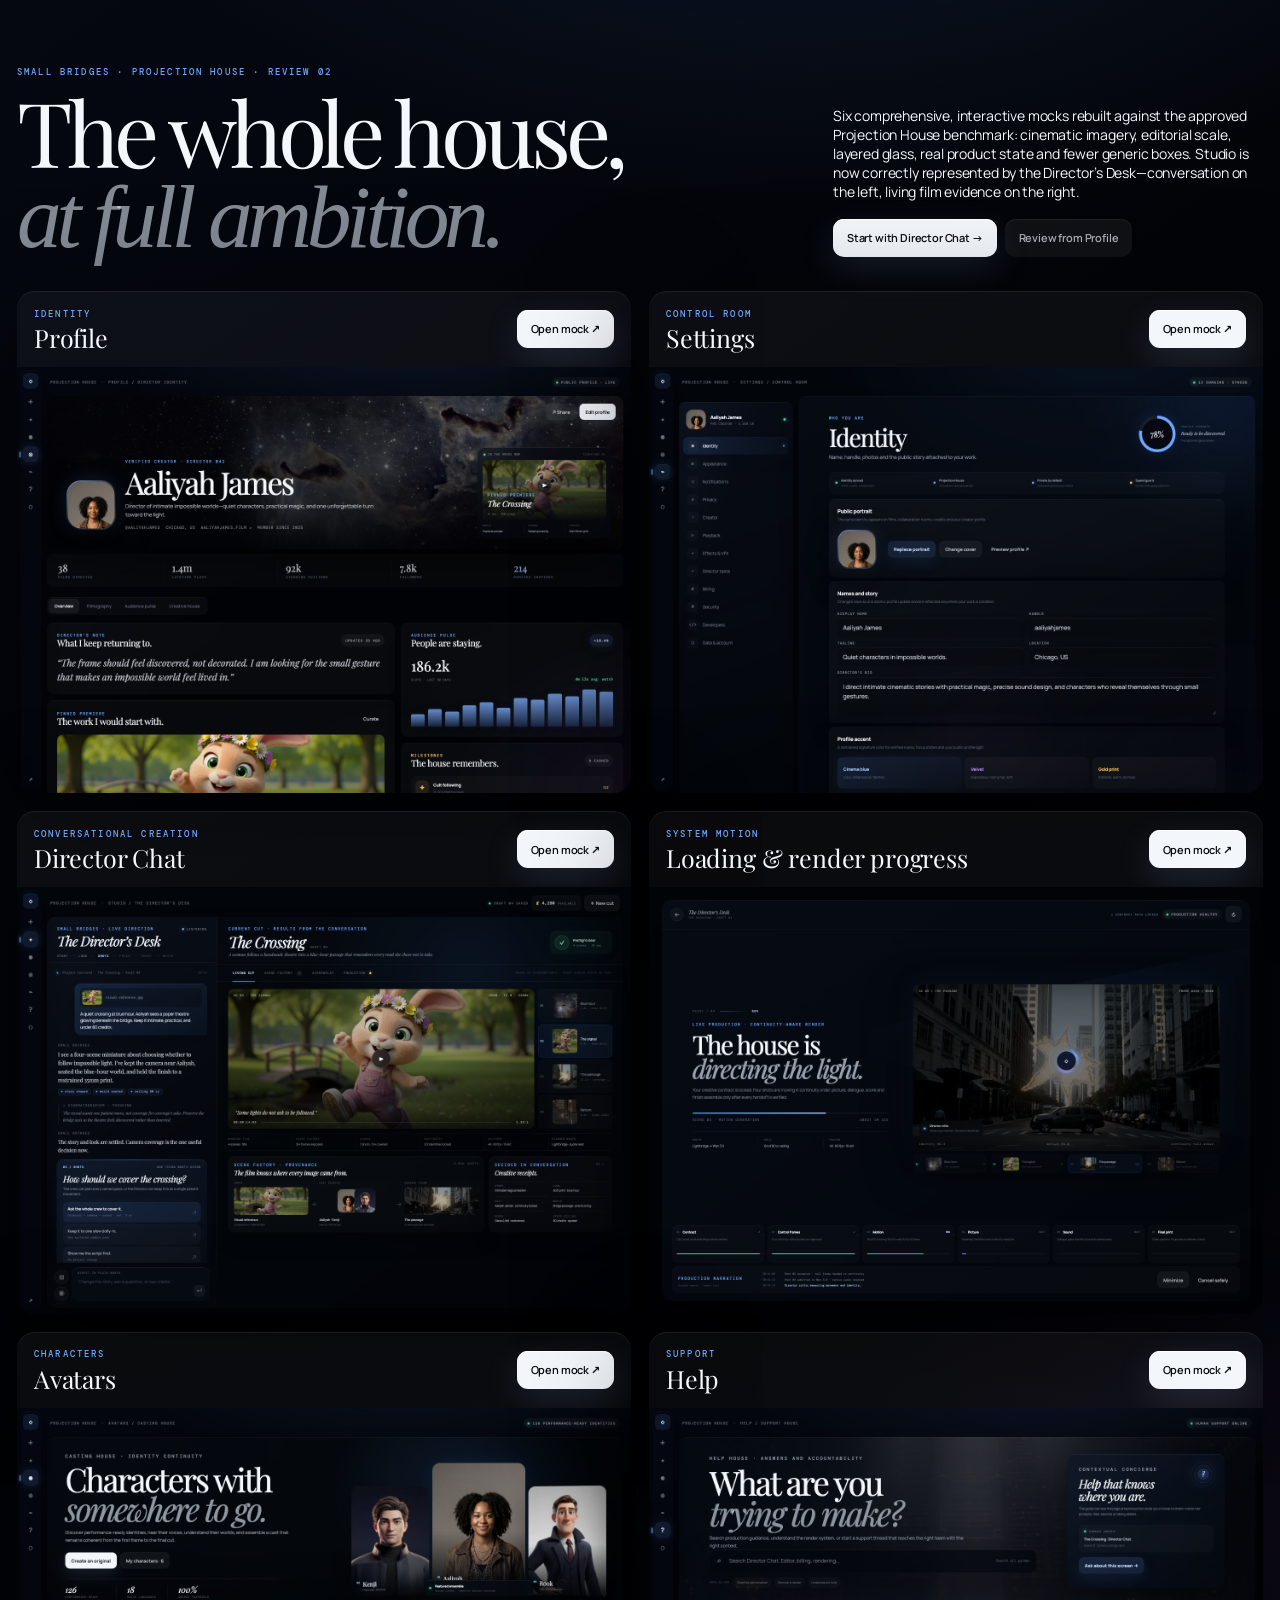
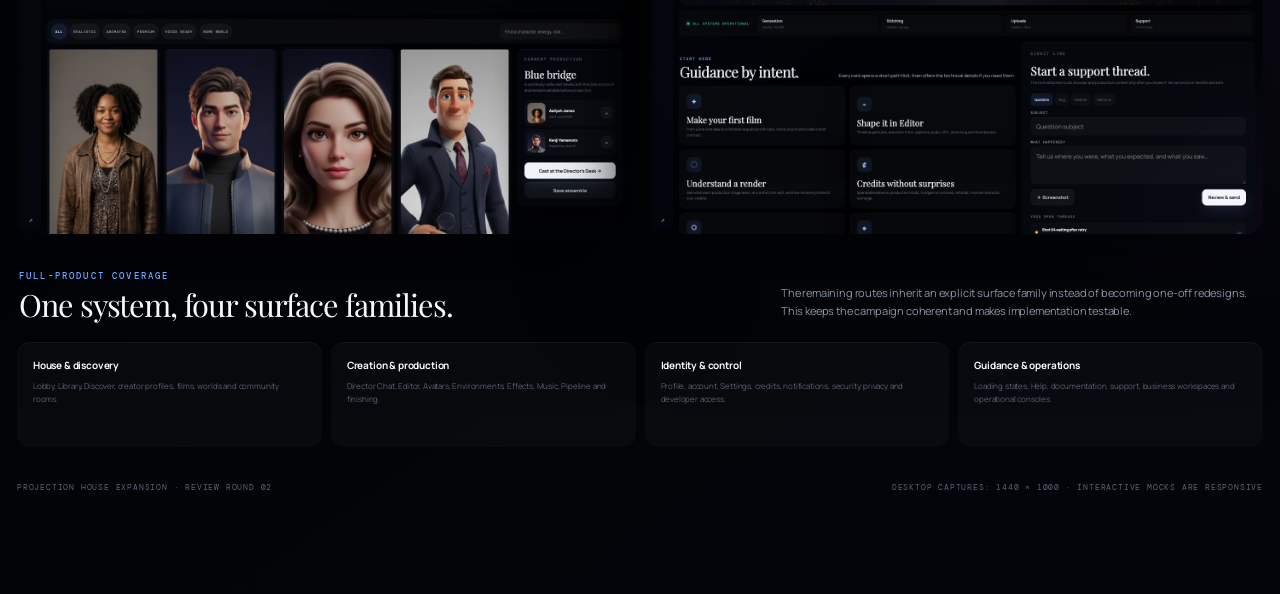
==== commit 3e87d8ca: "Upgrade Projection House review round two" ====
--- a/index.html
+++ b/index.html
@@ -10,14 +10,14 @@
     <div class="ambient" aria-hidden="true"><span></span><span></span></div>
     <main class="review-wrap">
       <header class="review-head">
-        <div><p class="eyebrow">Small Bridges · Projection House expansion</p><h1>The rest of the house.</h1></div>
-        <div><p>Six capability-faithful, interactive mocks extend the approved dark glass system across identity, control, creation, progress, characters and support. These are review artifacts—not production routes yet.</p><div style="display:flex;gap:8px;margin-top:18px"><a class="btn primary" href="profile.html">Begin review →</a><a class="btn" href="index.html">Review gallery ↗</a></div></div>
+        <div><p class="eyebrow">Small Bridges · Projection House · Review 02</p><h1>The whole house,<br /><em>at full ambition.</em></h1></div>
+        <div><p>Six comprehensive, interactive mocks rebuilt against the approved Projection House benchmark: cinematic imagery, editorial scale, layered glass, real product state and fewer generic boxes. Studio is now correctly represented by the Director’s Desk—conversation on the left, living film evidence on the right.</p><div style="display:flex;gap:8px;margin-top:18px"><a class="btn primary" href="studio.html">Start with Director Chat →</a><a class="btn" href="profile.html">Review from Profile</a></div></div>
       </header>
 
       <section class="review-grid" aria-label="Expansion mock screens">
         <article class="review-card"><div class="review-card-head"><div><p class="eyebrow">Identity</p><h2>Profile</h2></div><a class="btn primary" href="profile.html">Open mock ↗</a></div><a href="profile.html"><img src="profile.png" alt="Premium creator profile mock" /></a></article>
         <article class="review-card"><div class="review-card-head"><div><p class="eyebrow">Control room</p><h2>Settings</h2></div><a class="btn primary" href="settings.html">Open mock ↗</a></div><a href="settings.html"><img src="settings.png" alt="Premium settings mock" /></a></article>
-        <article class="review-card"><div class="review-card-head"><div><p class="eyebrow">Creation</p><h2>Studio</h2></div><a class="btn primary" href="studio.html">Open mock ↗</a></div><a href="studio.html"><img src="studio.png" alt="Premium creation studio mock" /></a></article>
+        <article class="review-card"><div class="review-card-head"><div><p class="eyebrow">Conversational creation</p><h2>Director Chat</h2></div><a class="btn primary" href="studio.html">Open mock ↗</a></div><a href="studio.html"><img src="studio.png" alt="Premium Director Chat mock" /></a></article>
         <article class="review-card"><div class="review-card-head"><div><p class="eyebrow">System motion</p><h2>Loading & render progress</h2></div><a class="btn primary" href="loading.html">Open mock ↗</a></div><a href="loading.html"><img src="loading.png" alt="Premium render progress motion mock" /></a></article>
         <article class="review-card"><div class="review-card-head"><div><p class="eyebrow">Characters</p><h2>Avatars</h2></div><a class="btn primary" href="avatars.html">Open mock ↗</a></div><a href="avatars.html"><img src="avatars.png" alt="Premium avatars and casting mock" /></a></article>
         <article class="review-card"><div class="review-card-head"><div><p class="eyebrow">Support</p><h2>Help</h2></div><a class="btn primary" href="help.html">Open mock ↗</a></div><a href="help.html"><img src="help.png" alt="Premium help and support mock" /></a></article>
@@ -26,13 +26,13 @@
       <section style="margin-top:36px"><div class="section-head"><div><p class="eyebrow">Full-product coverage</p><h2>One system, four surface families.</h2></div><p>The remaining routes inherit an explicit surface family instead of becoming one-off redesigns. This keeps the campaign coherent and makes implementation testable.</p></div>
         <div class="coverage">
           <div><b>House & discovery</b><span>Lobby, Library, Discover, creator profiles, films, worlds and community rooms.</span></div>
-          <div><b>Creation & production</b><span>Studio, Editor, Avatars, Environments, Effects, Music, Pipeline and finishing.</span></div>
+          <div><b>Creation & production</b><span>Director Chat, Editor, Avatars, Environments, Effects, Music, Pipeline and finishing.</span></div>
           <div><b>Identity & control</b><span>Profile, account, Settings, credits, notifications, security, privacy and developer access.</span></div>
           <div><b>Guidance & operations</b><span>Loading states, Help, documentation, support, business workspaces and operational consoles.</span></div>
         </div>
       </section>
 
-      <footer style="display:flex;justify-content:space-between;gap:20px;margin-top:34px;color:var(--faint);font:400 8px/1.6 'DM Mono',monospace;letter-spacing:.1em;text-transform:uppercase"><span>Projection House expansion · review round 01</span><span>Desktop captures: 1440 × 1000 · interactive mocks are responsive</span></footer>
+      <footer style="display:flex;justify-content:space-between;gap:20px;margin-top:34px;color:var(--faint);font:400 8px/1.6 'DM Mono',monospace;letter-spacing:.1em;text-transform:uppercase"><span>Projection House expansion · review round 02</span><span>Desktop captures: 1440 × 1000 · interactive mocks are responsive</span></footer>
     </main>
     <script src="mock.js"></script>
   </body>
--- a/styles.css
+++ b/styles.css
@@ -75,6 +75,7 @@
   position: relative; display: grid; width: 36px; height: 36px; place-items: center; border-radius: 11px;
   color: rgba(220,228,240,.50); transition: .22s ease; font: 500 15px/1 "DM Mono", monospace;
 }
+.rail-item { background: transparent; }
 .rail-brand { margin-bottom: 8px; color: #d8e6ff; background: rgba(110,167,255,.10); box-shadow: inset 0 1px 0 rgba(255,255,255,.08); }
 .rail-item:hover { color: white; background: rgba(255,255,255,.055); transform: translateX(1px); }
 .rail-item.active { color: #d9e7ff; background: rgba(110,167,255,.12); box-shadow: 0 0 22px rgba(84,141,237,.18), inset 0 1px 0 rgba(255,255,255,.08); }
@@ -156,6 +157,41 @@
 .achievement b { display: grid; width: 32px; height: 32px; place-items: center; border-radius: 10px; background: rgba(255,199,106,.10); color: var(--amber); }
 .achievement strong { font-size: 10px; }
 .achievement small { display: block; margin-top: 3px; color: var(--faint); font-size: 8px; }
+.profile-house-card { position: absolute; z-index: 4; right: 28px; bottom: 26px; width: 314px; padding: 12px; border-radius: 16px; background: rgba(5,9,15,.59); box-shadow: 0 28px 75px rgba(0,0,0,.48),inset 0 1px 0 rgba(255,255,255,.11); backdrop-filter: blur(28px) saturate(135%); }
+.profile-house-card > header { display: flex; align-items: center; justify-content: space-between; padding: 1px 2px 10px; color: rgba(217,228,242,.43); font: 500 6.5px/1 "DM Mono",monospace; letter-spacing: .12em; text-transform: uppercase; }
+.profile-house-card > header span { display: flex; align-items: center; gap: 6px; }
+.profile-house-card > header i { width: 5px; height: 5px; border-radius: 50%; background: var(--green); box-shadow: 0 0 9px rgba(78,227,164,.7); }
+.profile-house-card > header small { color: rgba(217,228,242,.24); font-size: 6px; }
+.signature-film { position: relative; height: 142px; overflow: hidden; border-radius: 11px; }
+.signature-film > img { width: 100%; height: 100%; object-fit: cover; filter: saturate(.72) brightness(.67); }
+.signature-film::after { position: absolute; inset: 0; content: ""; background: linear-gradient(0deg,rgba(3,6,10,.94),transparent 66%); }
+.signature-film > button { position: absolute; z-index: 3; left: 50%; top: 42%; display: grid; width: 34px; height: 34px; place-items: center; border-radius: 50%; color: white; background: rgba(4,8,14,.58); box-shadow: inset 0 0 0 1px rgba(255,255,255,.17),0 12px 30px rgba(0,0,0,.35); transform: translate(-50%,-50%); }
+.signature-film > div { position: absolute; z-index: 3; inset: auto 11px 9px; }
+.signature-film h2 { margin: 4px 0 2px; font: italic 400 19px/1 "Playfair Display",Georgia,serif; }
+.signature-film div > span { color: rgba(216,226,239,.34); font: 400 6px/1 "DM Mono",monospace; }
+.profile-house-card > dl { display: grid; grid-template-columns: repeat(3,1fr); margin: 10px 0 0; }
+.profile-house-card > dl > div + div { padding-left: 9px; border-left: 1px solid rgba(255,255,255,.06); }
+.profile-house-card dt { color: rgba(205,217,232,.25); font: 500 5.7px/1 "DM Mono",monospace; letter-spacing: .1em; text-transform: uppercase; }
+.profile-house-card dd { margin: 5px 0 0; color: rgba(228,235,244,.60); font-size: 6.5px; }
+.profile-hero:has(.profile-house-card) .profile-identity { padding-right: 380px; }
+.collaborator-list { display: grid; gap: 7px; }
+.collaborator-list > div { display: grid; grid-template-columns: 54px 1fr auto; align-items: center; gap: 11px; padding: 8px; border-radius: 11px; background: rgba(255,255,255,.024); }
+.collaborator-list img { width: 54px; height: 62px; border-radius: 10px; object-fit: cover; object-position: top; filter: saturate(.76); }
+.collaborator-list b { display: block; font-size: 9px; }
+.collaborator-list small { display: block; margin-top: 4px; color: var(--faint); font-size: 7px; }
+.collaborator-list strong { color: var(--blue-2); font: italic 400 17px/1 "Playfair Display",Georgia,serif; }
+.supporter-goal { padding: 15px; border-radius: 12px; background: linear-gradient(135deg,rgba(123,86,185,.12),rgba(255,255,255,.02)); box-shadow: inset 0 1px 0 rgba(255,255,255,.06); }
+.supporter-goal > div { display: flex; align-items: center; justify-content: space-between; gap: 14px; }
+.supporter-goal span { font-size: 9px; }
+.supporter-goal strong { font: italic 400 25px/1 "Playfair Display",Georgia,serif; }
+.supporter-goal > i { display: block; height: 3px; margin: 13px 0 8px; overflow: hidden; border-radius: 4px; background: rgba(255,255,255,.06); }
+.supporter-goal > i b { display: block; width: 74%; height: 100%; background: linear-gradient(90deg,#6ea7ff,#bd94ff); box-shadow: 0 0 14px rgba(132,158,255,.5); }
+.supporter-goal > small { color: var(--faint); font: 400 7px/1 "DM Mono",monospace; }
+.supporter-tiers { display: grid; gap: 7px; margin-top: 9px; }
+.supporter-tiers button { display: flex; min-height: 47px; align-items: center; justify-content: space-between; gap: 13px; padding: 0 12px; border-radius: 10px; color: rgba(226,234,244,.63); background: rgba(255,255,255,.023); text-align: left; }
+.supporter-tiers button:hover { background: rgba(255,255,255,.045); }
+.supporter-tiers b { font-size: 8.5px; }
+.supporter-tiers span { color: var(--faint); font-size: 7px; }
 
 /* settings */
 .settings-layout { display: grid; grid-template-columns: 268px minmax(0,1fr); min-height: calc(100vh - 76px); gap: 12px; }
@@ -201,52 +237,218 @@
 .toggle.on::after { left: 20px; background: #d9e7ff; }
 .save-dock { position: sticky; z-index: 5; bottom: 12px; display: flex; align-items: center; justify-content: space-between; gap: 20px; margin-top: 28px; padding: 10px 10px 10px 15px; border-radius: 13px; background: rgba(8,12,20,.77); backdrop-filter: blur(28px); box-shadow: var(--deep-shadow); }
 .save-dock p { margin: 0; color: var(--faint); font: 400 8px/1.3 "DM Mono", monospace; letter-spacing: .08em; }
-
-/* studio */
-.studio-frame { display: grid; grid-template-columns: 58px minmax(300px,390px) minmax(0,1fr); height: calc(100vh - 76px); min-height: 720px; overflow: hidden; border-radius: 18px; background: rgba(4,7,12,.68); backdrop-filter: blur(28px); box-shadow: var(--deep-shadow); }
-.tool-dock { display: flex; flex-direction: column; align-items: center; gap: 4px; padding: 11px 7px; background: rgba(255,255,255,.018); box-shadow: inset -1px 0 rgba(255,255,255,.045); overflow-y: auto; }
-.tool { position: relative; display: grid; width: 42px; height: 42px; place-items: center; border-radius: 11px; background: transparent; color: rgba(212,222,236,.37); font: 500 12px/1 "DM Mono", monospace; transition: .18s; }
-.tool:hover, .tool.active { color: #e3edff; background: rgba(95,155,255,.10); }
-.tool.active::after { position: absolute; left: -7px; width: 2px; height: 14px; content: ""; border-radius: 2px; background: var(--blue); box-shadow: 0 0 9px var(--blue); }
-.tool-label { display: none; }
-.studio-config { overflow-y: auto; padding: 26px 22px 110px; background: rgba(255,255,255,.017); box-shadow: inset -1px 0 rgba(255,255,255,.045); }
-.studio-config h1 { margin: 9px 0 8px; font: 400 36px/1 "Playfair Display", Georgia, serif; letter-spacing: -.04em; }
-.studio-config > p { margin: 0 0 21px; color: var(--faint); font-size: 10px; line-height: 1.6; }
-.mode-grid { display: grid; grid-template-columns: repeat(2,1fr); gap: 7px; }
-.mode-card { min-height: 62px; padding: 11px; border-radius: 11px; background: rgba(255,255,255,.027); color: rgba(220,229,241,.55); text-align: left; box-shadow: inset 0 1px 0 rgba(255,255,255,.04); }
-.mode-card.active { color: #e5eeff; background: rgba(90,150,250,.11); box-shadow: inset 0 1px 0 rgba(255,255,255,.07), 0 0 24px rgba(51,111,216,.10); }
-.mode-card b { display: block; font-size: 10px; }
-.mode-card small { display: block; margin-top: 6px; color: var(--faint); font-size: 7.5px; line-height: 1.4; }
-.config-label { margin: 22px 0 10px; color: rgba(209,220,235,.43); font: 500 8px/1 "DM Mono", monospace; letter-spacing: .17em; text-transform: uppercase; }
-.prompt-box { min-height: 128px; padding: 14px; border-radius: 12px; background: rgba(255,255,255,.032); box-shadow: inset 0 1px 0 rgba(255,255,255,.055); color: rgba(235,241,248,.76); font-size: 11px; line-height: 1.65; }
-.prompt-token { color: var(--blue-2); }
-.engine-list { display: grid; gap: 7px; }
-.engine { display: grid; grid-template-columns: 1fr auto; gap: 8px; padding: 11px; border-radius: 11px; background: rgba(255,255,255,.026); }
-.engine.active { background: rgba(93,152,250,.10); box-shadow: inset 0 1px 0 rgba(255,255,255,.06); }
-.engine strong { font-size: 10px; }
-.engine small { display: block; margin-top: 4px; color: var(--faint); font-size: 7.5px; }
-.engine b { color: var(--blue-2); font: 500 9px/1 "DM Mono", monospace; }
-.studio-stage { position: relative; display: grid; min-width: 0; grid-template-rows: 1fr auto; background: radial-gradient(circle at 50% 35%, #111828, #05070c 68%); }
-.stage-toolbar { position: absolute; z-index: 4; top: 13px; left: 50%; display: flex; gap: 4px; transform: translateX(-50%); padding: 4px; border-radius: 12px; background: rgba(4,7,12,.60); backdrop-filter: blur(24px); box-shadow: var(--soft-shadow); }
-.stage-toolbar button { min-height: 31px; padding: 0 11px; border-radius: 9px; background: transparent; color: var(--faint); font-size: 8px; }
-.stage-toolbar button.active { color: #e8effa; background: rgba(255,255,255,.06); }
-.canvas { position: relative; display: grid; place-items: center; padding: 66px 35px 24px; }
-.canvas-media { position: relative; width: min(830px,95%); aspect-ratio: 16/9; overflow: hidden; border-radius: 13px; background: #080a0e; box-shadow: 0 40px 110px rgba(0,0,0,.60), 0 0 0 1px rgba(255,255,255,.055); }
-.canvas-media img { width: 100%; height: 100%; object-fit: cover; filter: saturate(.76) contrast(1.04); }
-.canvas-media::after { position: absolute; inset: 0; content: ""; box-shadow: inset 0 0 90px rgba(0,0,0,.34); }
-.shot-chip { position: absolute; z-index: 2; top: 13px; left: 13px; padding: 7px 9px; border-radius: 8px; background: rgba(4,7,12,.62); backdrop-filter: blur(18px); color: rgba(229,236,247,.58); font: 500 8px/1 "DM Mono", monospace; letter-spacing: .1em; }
-.selection-row { display: flex; width: min(830px,95%); flex-wrap: wrap; gap: 7px; margin-top: 13px; }
-.selection { display: grid; grid-template-columns: 28px 1fr auto; min-width: 145px; align-items: center; gap: 8px; padding: 7px 9px; border-radius: 10px; background: rgba(255,255,255,.027); box-shadow: inset 0 1px 0 rgba(255,255,255,.045); }
-.selection img { width: 28px; height: 28px; border-radius: 8px; object-fit: cover; object-position: top; }
-.selection b { display: block; font-size: 8px; }
-.selection small { display: block; margin-top: 3px; color: var(--faint); font-size: 7px; }
-.composition { display: grid; grid-template-columns: 1fr auto; align-items: center; gap: 20px; padding: 13px 16px; background: rgba(6,9,15,.78); backdrop-filter: blur(26px); box-shadow: inset 0 1px 0 rgba(255,255,255,.055); }
-.composition-copy { display: flex; align-items: center; gap: 16px; min-width: 0; }
-.composition-copy > div { min-width: 0; }
-.composition-copy b { display: block; overflow: hidden; text-overflow: ellipsis; white-space: nowrap; font-size: 9px; }
-.composition-copy span { display: block; margin-top: 4px; color: var(--faint); font: 400 7px/1 "DM Mono", monospace; letter-spacing: .08em; }
-.create-cluster { display: flex; align-items: center; gap: 10px; }
-.cost { color: rgba(220,229,242,.48); font: 500 8px/1 "DM Mono", monospace; }
+.settings-body { background: radial-gradient(circle at 74% -18%,rgba(43,92,166,.18),transparent 39%),radial-gradient(circle at 95% 95%,rgba(102,65,142,.10),transparent 31%),#02050a; }
+.settings-layout-v2 .settings-nav { position: relative; background: linear-gradient(160deg,rgba(10,16,27,.72),rgba(3,6,11,.68)); box-shadow: inset 0 1px 0 rgba(255,255,255,.075),0 34px 95px rgba(0,0,0,.38); }
+.settings-layout-v2 .settings-nav::before { position: absolute; inset: 0; pointer-events: none; content: ""; border-radius: inherit; background: linear-gradient(110deg,rgba(102,161,255,.05),transparent 32%); }
+.settings-layout-v2 .settings-id { position: relative; grid-template-columns: 46px 1fr auto; }
+.settings-id > i { width: 6px; height: 6px; border-radius: 50%; background: var(--green); box-shadow: 0 0 10px rgba(78,227,164,.7); }
+.settings-layout-v2 .settings-link { position: relative; z-index: 2; }
+.settings-layout-v2 .settings-link.active { background: linear-gradient(90deg,rgba(84,146,245,.14),rgba(84,146,245,.035)); box-shadow: inset 0 1px 0 rgba(255,255,255,.075),0 14px 32px rgba(0,0,0,.12); }
+.settings-layout-v2 .settings-link.active::after { position: absolute; right: 10px; width: 4px; height: 4px; content: ""; border-radius: 50%; background: var(--blue); box-shadow: 0 0 9px rgba(110,167,255,.8); }
+.settings-nav-footer { position: absolute; z-index: 3; left: 11px; right: 11px; bottom: 12px; display: flex; align-items: center; justify-content: space-between; gap: 9px; padding: 11px; border-radius: 11px; background: rgba(255,255,255,.026); box-shadow: inset 0 1px 0 rgba(255,255,255,.055); }
+.settings-nav-footer > div { display: grid; grid-template-columns: 5px 1fr; align-items: center; gap: 8px; }
+.settings-nav-footer i { width: 5px; height: 5px; border-radius: 50%; background: var(--green); box-shadow: 0 0 9px rgba(78,227,164,.65); }
+.settings-nav-footer b { display: block; font-size: 7px; }
+.settings-nav-footer small { display: block; margin-top: 3px; color: var(--faint); font-size: 5.8px; }
+.settings-nav-footer button { color: var(--blue-2); background: transparent; font: 500 6px/1 "DM Mono",monospace; }
+.settings-layout-v2 .settings-main { position: relative; overflow: hidden; background: linear-gradient(145deg,rgba(11,17,28,.47),rgba(3,6,11,.44)); box-shadow: inset 0 1px 0 rgba(255,255,255,.055),0 36px 100px rgba(0,0,0,.32); }
+.settings-atmosphere { position: absolute; inset: 0; pointer-events: none; overflow: hidden; }
+.settings-atmosphere i { position: absolute; width: 390px; height: 390px; right: -130px; top: -180px; border-radius: 50%; background: rgba(53,111,205,.12); filter: blur(90px); }
+.settings-atmosphere i + i { left: 28%; right: auto; top: 58%; width: 280px; height: 280px; background: rgba(112,73,159,.07); }
+.settings-layout-v2 .settings-head, .settings-layout-v2 .setting-section, .settings-layout-v2 .save-dock, .settings-signal-strip { position: relative; z-index: 2; }
+.settings-overview { display: grid; grid-template-columns: 86px auto; align-items: center; gap: 13px; }
+.settings-overview > div:last-child { max-width: 140px; }
+.settings-overview span { display: block; color: rgba(205,218,235,.28); font: 500 6px/1 "DM Mono",monospace; letter-spacing: .11em; text-transform: uppercase; }
+.settings-overview b { display: block; margin-top: 6px; color: rgba(230,237,246,.66); font: italic 400 11px/1.2 "Playfair Display",Georgia,serif; }
+.settings-overview small { display: block; margin-top: 5px; color: var(--faint); font-size: 6.5px; }
+.settings-signal-strip { display: grid; grid-template-columns: repeat(4,1fr); gap: 7px; margin: 0 0 12px; padding: 7px; border-radius: 13px; background: rgba(255,255,255,.022); box-shadow: inset 0 1px 0 rgba(255,255,255,.045); }
+.settings-signal-strip > div { display: grid; min-width: 0; grid-template-columns: 5px 1fr; align-items: center; gap: 8px; padding: 8px; }
+.settings-signal-strip i { width: 5px; height: 5px; border-radius: 50%; background: var(--blue); box-shadow: 0 0 8px rgba(110,167,255,.55); }
+.settings-signal-strip i.green-signal { background: var(--green); box-shadow: 0 0 8px rgba(78,227,164,.55); }
+.settings-signal-strip i.amber-signal { background: var(--amber); box-shadow: 0 0 8px rgba(255,199,106,.55); }
+.settings-signal-strip b { display: block; overflow: hidden; color: rgba(226,234,244,.58); font-size: 7.3px; text-overflow: ellipsis; white-space: nowrap; }
+.settings-signal-strip small { display: block; overflow: hidden; margin-top: 4px; color: rgba(201,214,231,.24); font-size: 6px; text-overflow: ellipsis; white-space: nowrap; }
+.settings-layout-v2 .setting-group { margin-top: 9px; padding: 20px; border-top: 0; border-radius: 14px; background: linear-gradient(145deg,rgba(255,255,255,.032),rgba(255,255,255,.014)); box-shadow: inset 0 1px 0 rgba(255,255,255,.055),0 22px 55px rgba(0,0,0,.15); }
+.settings-layout-v2 .field input, .settings-layout-v2 .field textarea, .settings-layout-v2 .field select { background: rgba(4,7,12,.42); box-shadow: inset 0 1px 0 rgba(255,255,255,.07),0 12px 28px rgba(0,0,0,.10); }
+.settings-layout-v2 .choice { background: linear-gradient(145deg,rgba(255,255,255,.035),rgba(255,255,255,.014)); }
+.settings-layout-v2 .choice.active { background: linear-gradient(145deg,rgba(86,146,244,.15),rgba(53,99,174,.05)); }
+.settings-layout-v2 .save-dock { background: rgba(7,12,20,.82); box-shadow: 0 25px 70px rgba(0,0,0,.48),inset 0 1px 0 rgba(255,255,255,.09); }
+
+/* Director Chat — the actual Studio */
+.director-body { overflow: hidden; background: #02050a; }
+.director-ambient span:nth-child(1) { width: 54vw; height: 48vw; left: 18%; top: -38%; opacity: .14; background: #164d93; }
+.director-ambient span:nth-child(2) { width: 42vw; height: 40vw; right: -14%; bottom: -26%; opacity: .10; background: #7753a9; }
+.director-page { height: 100vh; min-height: 760px; padding-bottom: 14px; overflow: hidden; }
+.director-page-inner { width: 100%; max-width: none; }
+.director-topline { height: 48px; margin-bottom: 8px; }
+.director-top-actions { display: flex; align-items: center; gap: 7px; }
+.save-state { display: inline-flex; align-items: center; gap: 7px; color: rgba(212,223,239,.42); font: 500 8px/1 "DM Mono",monospace; letter-spacing: .12em; text-transform: uppercase; }
+.save-state i { width: 5px; height: 5px; border-radius: 50%; background: var(--green); box-shadow: 0 0 10px rgba(78,227,164,.7); }
+.credit-chip { display: inline-flex; min-height: 36px; align-items: center; gap: 7px; padding: 0 12px; border-radius: 11px; color: rgba(231,237,247,.78); background: rgba(255,255,255,.035); box-shadow: inset 0 1px 0 rgba(255,255,255,.065); font: 500 10px/1 "DM Mono",monospace; }
+.credit-chip > span { color: var(--amber); }
+.credit-chip small { color: var(--faint); font-size: 7px; letter-spacing: .08em; text-transform: uppercase; }
+.director-desk { display: grid; height: calc(100vh - 84px); min-height: 676px; grid-template-columns: minmax(350px,.72fr) minmax(0,1.72fr); overflow: hidden; border-radius: 21px; background: rgba(5,8,13,.72); box-shadow: 0 42px 130px rgba(0,0,0,.58), inset 0 1px 0 rgba(255,255,255,.065); backdrop-filter: blur(34px) saturate(138%); }
+
+.director-conversation { position: relative; display: flex; min-width: 0; min-height: 0; flex-direction: column; background: linear-gradient(145deg, rgba(13,19,30,.79), rgba(5,8,13,.78) 62%); box-shadow: inset -1px 0 rgba(255,255,255,.07); }
+.conversation-head { display: flex; flex: none; align-items: start; justify-content: space-between; gap: 18px; padding: 22px 24px 15px; }
+.conversation-head h1 { margin: 7px 0 0; font: italic 400 clamp(25px,2.2vw,34px)/1 "Playfair Display",Georgia,serif; letter-spacing: -.035em; }
+.director-presence { display: inline-flex; flex: none; align-items: center; gap: 6px; margin-top: 3px; color: rgba(216,228,244,.46); font: 500 7px/1 "DM Mono",monospace; letter-spacing: .15em; text-transform: uppercase; }
+.director-presence i { width: 5px; height: 5px; border-radius: 50%; background: var(--blue); box-shadow: 0 0 11px rgba(110,167,255,.9); animation: pulse 1.8s ease-in-out infinite; }
+.film-rail { display: flex; min-width: 0; flex: none; align-items: center; gap: 7px; overflow-x: auto; padding: 0 24px 11px; border-bottom: 1px solid rgba(255,255,255,.065); scrollbar-width: none; }
+.film-rail::-webkit-scrollbar { display: none; }
+.film-rail span { flex: none; color: rgba(218,227,240,.20); font: 500 7px/1 "DM Mono",monospace; letter-spacing: .13em; text-transform: uppercase; }
+.film-rail span.passed { color: rgba(218,228,242,.42); }
+.film-rail span.current { color: #b9d3ff; text-shadow: 0 0 14px rgba(103,162,255,.44); }
+.film-rail i { width: 11px; height: 1px; flex: none; background: rgba(255,255,255,.09); }
+.conversation-log { min-height: 0; flex: 1; overflow-y: auto; padding: 17px 23px 24px; scrollbar-color: rgba(255,255,255,.12) transparent; }
+.chat-event { display: grid; grid-template-columns: 5px 1fr auto; align-items: center; gap: 9px; margin: 2px 0 20px; color: rgba(210,220,234,.34); font: 400 7.5px/1.3 "DM Mono",monospace; }
+.chat-event i { width: 4px; height: 4px; border-radius: 50%; background: var(--blue); box-shadow: 0 0 8px rgba(110,167,255,.7); }
+.chat-event time { color: rgba(210,220,234,.18); }
+.user-turn { width: 88%; margin: 0 0 20px auto; padding: 11px 13px; border-radius: 15px 15px 3px 15px; color: rgba(239,244,250,.86); background: linear-gradient(145deg, rgba(83,142,239,.18), rgba(50,94,168,.09)); box-shadow: inset 0 1px 0 rgba(173,206,255,.15), 0 16px 35px rgba(0,0,0,.16); }
+.user-turn p { margin: 9px 0 0; font-size: 10px; line-height: 1.55; }
+.sent-reference { display: grid; grid-template-columns: 46px 1fr; align-items: center; gap: 9px; padding: 5px; border-radius: 9px; background: rgba(2,5,10,.32); }
+.sent-reference img { width: 46px; height: 34px; border-radius: 6px; object-fit: cover; }
+.sent-reference span { color: rgba(218,229,244,.48); font: 400 7.5px/1 "DM Mono",monospace; }
+.director-turn { margin: 0 3px 21px; }
+.turn-label { margin: 0 0 7px; color: rgba(197,213,235,.35); font: 500 7.5px/1 "DM Mono",monospace; letter-spacing: .17em; text-transform: uppercase; }
+.director-turn > p:last-of-type { margin: 0; color: rgba(238,242,248,.82); font: 400 13px/1.55 "Playfair Display",Georgia,serif; }
+.compact-turn { margin-bottom: 13px; }
+.compact-turn > p:last-of-type { font-size: 12px; }
+.verb-receipts { display: flex; flex-wrap: wrap; gap: 5px; margin-top: 10px; }
+.verb-receipts span { padding: 4px 7px; border-radius: 5px; color: rgba(174,205,253,.72); background: rgba(75,137,237,.075); box-shadow: inset 0 0 0 1px rgba(99,160,255,.15); font: 500 6.8px/1 "DM Mono",monospace; letter-spacing: .06em; }
+.thinking-turn { margin: 0 3px 20px; padding-left: 11px; border-left: 1px solid rgba(255,255,255,.10); }
+.thinking-turn > p:last-child { margin: 0; color: rgba(218,226,238,.43); font: italic 400 10px/1.55 "Playfair Display",Georgia,serif; }
+.next-move-card { position: relative; overflow: hidden; margin: 4px 0 13px; padding: 15px; border-radius: 15px; background: linear-gradient(145deg, rgba(19,31,51,.78), rgba(8,12,20,.88)); box-shadow: inset 0 1px 0 rgba(182,209,255,.13), 0 20px 50px rgba(0,0,0,.28), 0 0 50px rgba(49,105,198,.06); }
+.next-move-card::before { position: absolute; inset: 0 0 auto; height: 1px; content: ""; background: linear-gradient(90deg, transparent, rgba(118,173,255,.62), transparent); }
+.next-move-kicker { display: flex; align-items: center; justify-content: space-between; color: rgba(184,208,244,.42); font: 500 6.7px/1 "DM Mono",monospace; letter-spacing: .13em; text-transform: uppercase; }
+.next-move-kicker span:first-child { color: #a9caff; }
+.next-move-card h2 { margin: 12px 0 6px; font: italic 400 21px/1.08 "Playfair Display",Georgia,serif; letter-spacing: -.025em; }
+.next-move-card > p { margin: 0; color: rgba(214,224,238,.45); font-size: 8.5px; line-height: 1.5; }
+.utterance-stack { display: grid; gap: 6px; margin-top: 13px; }
+.utterance-stack button { position: relative; display: grid; gap: 4px; min-height: 46px; padding: 9px 30px 9px 11px; border-radius: 10px; color: rgba(225,233,244,.66); background: rgba(255,255,255,.028); box-shadow: inset 0 1px 0 rgba(255,255,255,.045); text-align: left; transition: .2s ease; }
+.utterance-stack button::after { position: absolute; right: 10px; top: 50%; content: "↗"; color: rgba(210,224,244,.24); transform: translateY(-50%); }
+.utterance-stack button:hover, .utterance-stack button.active { color: white; background: rgba(89,150,250,.11); box-shadow: inset 0 1px 0 rgba(181,209,255,.10), 0 0 25px rgba(63,125,229,.08); }
+.utterance-stack button span { font: 500 9px/1.25 "Manrope",sans-serif; }
+.utterance-stack button small { color: rgba(205,217,234,.32); font: 400 6.8px/1 "DM Mono",monospace; }
+.director-suggestions { display: flex; flex-wrap: wrap; gap: 6px; }
+.director-suggestions button { min-height: 26px; padding: 0 9px; border-radius: 999px; color: rgba(221,229,241,.46); background: rgba(255,255,255,.027); box-shadow: inset 0 0 0 1px rgba(255,255,255,.045); font-size: 7.5px; }
+.director-suggestions button:hover { color: #fff; background: rgba(255,255,255,.06); }
+.director-composer { display: grid; flex: none; grid-template-columns: auto 1fr; align-items: end; gap: 8px; padding: 11px 18px 17px; background: linear-gradient(0deg, rgba(5,8,13,.99) 62%, rgba(5,8,13,.0)); }
+.composer-tools { display: grid; gap: 6px; }
+.composer-tools button { display: grid; width: 33px; height: 33px; place-items: center; border-radius: 50%; color: rgba(222,232,244,.42); background: rgba(255,255,255,.028); box-shadow: inset 0 0 0 1px rgba(255,255,255,.075); }
+.composer-tools button:hover { color: white; background: rgba(255,255,255,.06); }
+.composer-well { position: relative; display: block; min-width: 0; min-height: 78px; overflow: hidden; border-radius: 15px; padding: 24px 40px 9px 13px; background: rgba(8,12,19,.92); box-shadow: inset 0 1px 0 rgba(255,255,255,.095), 0 17px 45px rgba(0,0,0,.26), 0 0 0 1px rgba(255,255,255,.035); }
+.composer-well > span { position: absolute; left: 13px; top: 10px; color: rgba(190,207,230,.31); font: 500 6.5px/1 "DM Mono",monospace; letter-spacing: .14em; text-transform: uppercase; }
+.composer-well textarea { width: 100%; min-height: 39px; resize: none; border: 0; outline: 0; color: rgba(240,244,250,.84); background: transparent; font-size: 10px; line-height: 1.45; }
+.composer-well textarea::placeholder { color: rgba(213,224,239,.21); }
+.composer-well button { position: absolute; right: 10px; bottom: 10px; display: grid; width: 27px; height: 27px; place-items: center; border-radius: 8px; color: rgba(225,234,246,.35); background: rgba(255,255,255,.05); }
+.composer-well.has-copy button { color: #06101f; background: #dce9ff; box-shadow: 0 0 23px rgba(109,168,255,.26); }
+
+.director-board { position: relative; display: flex; min-width: 0; min-height: 0; flex-direction: column; background: radial-gradient(circle at 62% 15%, rgba(44,89,156,.15), transparent 38%), linear-gradient(145deg, rgba(5,9,15,.84), rgba(3,5,9,.95)); }
+.director-board::before { position: absolute; inset: 0; pointer-events: none; content: ""; opacity: .12; background-image: linear-gradient(rgba(255,255,255,.018) 1px, transparent 1px), linear-gradient(90deg, rgba(255,255,255,.018) 1px, transparent 1px); background-size: 44px 44px; mask-image: linear-gradient(180deg,black,transparent 68%); }
+.board-masthead { position: relative; z-index: 1; display: grid; flex: none; grid-template-columns: minmax(0,1fr) auto; align-items: center; gap: 24px; padding: 22px 27px 14px; }
+.board-title-row { display: flex; align-items: baseline; gap: 12px; }
+.board-title-row h2 { margin: 7px 0 5px; font: italic 400 clamp(29px,2.5vw,39px)/.98 "Playfair Display",Georgia,serif; letter-spacing: -.045em; }
+.board-title-row > span { color: rgba(205,217,234,.34); font: 500 7px/1 "DM Mono",monospace; letter-spacing: .13em; text-transform: uppercase; }
+.board-logline { max-width: 690px; margin: 0; color: rgba(219,227,240,.46); font: italic 400 10.5px/1.5 "Playfair Display",Georgia,serif; }
+.preflight-seal { display: grid; grid-template-columns: 34px auto; align-items: center; gap: 9px; min-width: 145px; padding: 9px 11px; border-radius: 12px; background: rgba(51,193,136,.055); box-shadow: inset 0 1px 0 rgba(139,255,209,.09), 0 0 30px rgba(48,201,142,.04); }
+.preflight-seal > i { display: grid; width: 34px; height: 34px; place-items: center; border-radius: 50%; color: #aef3d5; background: rgba(54,211,151,.10); box-shadow: inset 0 0 0 1px rgba(92,233,179,.22); font-style: normal; }
+.preflight-seal b { display: block; color: rgba(205,241,225,.74); font-size: 8px; }
+.preflight-seal small { display: block; margin-top: 4px; color: rgba(193,219,208,.35); font: 400 6.8px/1 "DM Mono",monospace; }
+.board-tabs { position: relative; z-index: 2; display: flex; min-height: 39px; flex: none; align-items: center; gap: 3px; padding: 0 27px; border-top: 1px solid rgba(255,255,255,.055); border-bottom: 1px solid rgba(255,255,255,.065); }
+.board-tabs button { position: relative; min-height: 39px; padding: 0 10px; color: rgba(211,221,235,.32); background: transparent; font: 500 7.5px/1 "DM Mono",monospace; letter-spacing: .08em; text-transform: uppercase; }
+.board-tabs button.active { color: #dbe8fa; }
+.board-tabs button.active::after { position: absolute; inset: auto 9px -1px; height: 1px; content: ""; background: #b6d1fc; box-shadow: 0 0 8px rgba(128,179,255,.6); }
+.board-tabs button span:not(.status-dot) { display: inline-grid; min-width: 14px; height: 14px; margin-left: 4px; place-items: center; border-radius: 50%; background: rgba(255,255,255,.055); font-size: 6px; }
+.board-tabs .status-dot { display: inline-block; width: 5px; height: 5px; margin-left: 4px; border-radius: 50%; background: var(--amber); box-shadow: 0 0 8px rgba(255,199,106,.5); }
+.board-tabs p { margin: 0 0 0 auto; color: rgba(201,213,230,.21); font: 400 6.5px/1 "DM Mono",monospace; letter-spacing: .08em; text-transform: uppercase; }
+.board-scroll { position: relative; z-index: 1; min-height: 0; flex: 1; overflow-y: auto; scrollbar-color: rgba(255,255,255,.12) transparent; }
+.director-board-panel { padding: 17px 26px 28px; animation: fadeup .28s ease both; }
+.living-cut { display: grid; grid-template-columns: minmax(0,1fr) 174px; gap: 9px; }
+.cut-frame { position: relative; min-width: 0; aspect-ratio: 2.2/1; overflow: hidden; border-radius: 13px; background: #030507; box-shadow: 0 28px 85px rgba(0,0,0,.47), inset 0 0 0 1px rgba(255,255,255,.055); }
+.cut-frame > img { width: 100%; height: 100%; object-fit: cover; filter: saturate(.74) contrast(1.06) brightness(.78); transition: opacity .2s ease; }
+.frame-vignette { position: absolute; inset: 0; background: radial-gradient(circle at 52% 42%, transparent 26%, rgba(0,0,0,.24) 72%), linear-gradient(0deg, rgba(1,3,6,.8), transparent 54%); pointer-events: none; }
+.frame-top, .frame-time { position: absolute; z-index: 2; left: 13px; right: 13px; display: flex; align-items: center; justify-content: space-between; color: rgba(232,239,249,.57); font: 500 6.8px/1 "DM Mono",monospace; letter-spacing: .12em; }
+.frame-top { top: 12px; }
+.frame-time { bottom: 11px; }
+.frame-time i { height: 1px; flex: 1; margin: 0 10px; background: rgba(255,255,255,.16); }
+.frame-play { position: absolute; z-index: 3; left: 50%; top: 50%; display: grid; width: 44px; height: 44px; place-items: center; border-radius: 50%; color: white; background: rgba(7,11,18,.58); box-shadow: 0 18px 48px rgba(0,0,0,.38), inset 0 0 0 1px rgba(255,255,255,.17); backdrop-filter: blur(18px); transform: translate(-50%,-50%); }
+.cut-frame blockquote { position: absolute; z-index: 2; left: 17px; bottom: 29px; max-width: 60%; margin: 0; color: rgba(246,240,230,.77); font: italic 400 12px/1.35 "Playfair Display",Georgia,serif; text-shadow: 0 2px 15px #000; }
+.scene-strip { display: grid; grid-template-rows: repeat(4,1fr); gap: 6px; }
+.scene-strip button { display: grid; min-height: 0; grid-template-columns: 22px 58px minmax(0,1fr); align-items: center; gap: 7px; overflow: hidden; padding: 5px; border-radius: 9px; color: rgba(218,226,238,.47); background: rgba(255,255,255,.022); box-shadow: inset 0 1px 0 rgba(255,255,255,.035); text-align: left; }
+.scene-strip button.active { color: rgba(237,243,250,.86); background: rgba(80,139,236,.10); box-shadow: inset 0 0 0 1px rgba(98,159,255,.15), 0 0 24px rgba(55,116,218,.07); }
+.scene-strip img { width: 58px; height: 100%; min-height: 45px; max-height: 57px; border-radius: 6px; object-fit: cover; filter: saturate(.7) brightness(.72); }
+.scene-strip b { display: block; overflow: hidden; text-overflow: ellipsis; white-space: nowrap; font: 500 8px/1.2 "Manrope",sans-serif; }
+.scene-strip small { display: block; overflow: hidden; margin-top: 4px; color: rgba(206,217,233,.28); font: 400 6.2px/1 "DM Mono",monospace; text-overflow: ellipsis; white-space: nowrap; }
+.scene-number { font: 500 7px/1 "DM Mono",monospace; color: rgba(207,219,235,.28); }
+.scene-number.done { color: rgba(105,231,180,.65); }
+.scene-number.current { color: #a6c8ff; }
+.project-pulse { display: grid; grid-template-columns: repeat(6,1fr); margin: 10px 0 13px; border-top: 1px solid rgba(255,255,255,.06); border-bottom: 1px solid rgba(255,255,255,.06); }
+.project-pulse > div { min-width: 0; padding: 10px 8px 10px 0; }
+.project-pulse > div + div { padding-left: 8px; border-left: 1px solid rgba(255,255,255,.055); }
+.project-pulse dt { color: rgba(205,217,233,.27); font: 500 6px/1 "DM Mono",monospace; letter-spacing: .11em; text-transform: uppercase; }
+.project-pulse dd { overflow: hidden; margin: 5px 0 0; color: rgba(226,234,244,.59); font-size: 7.2px; line-height: 1.3; text-overflow: ellipsis; white-space: nowrap; }
+.board-evidence-grid { display: grid; grid-template-columns: minmax(0,1.35fr) minmax(230px,.65fr); gap: 10px; }
+.lineage-panel, .decision-ledger { min-width: 0; padding: 14px; border-radius: 13px; background: linear-gradient(145deg, rgba(255,255,255,.029), rgba(255,255,255,.013)); box-shadow: inset 0 1px 0 rgba(255,255,255,.055), 0 20px 45px rgba(0,0,0,.16); }
+.panel-heading { display: flex; align-items: start; justify-content: space-between; gap: 12px; }
+.panel-heading h3 { margin: 5px 0 0; font: italic 400 14px/1.2 "Playfair Display",Georgia,serif; }
+.panel-heading > span, .panel-heading > button { color: rgba(203,215,232,.29); background: transparent; font: 400 6.5px/1 "DM Mono",monospace; letter-spacing: .08em; text-transform: uppercase; }
+.lineage-flow { display: grid; grid-template-columns: 1fr auto 1fr auto 1fr; align-items: center; gap: 7px; margin-top: 12px; }
+.lineage-flow > i { color: rgba(159,191,240,.28); font-style: normal; }
+.lineage-source, .lineage-cast { min-width: 0; }
+.lineage-source > span, .lineage-cast > span { display: block; margin-bottom: 6px; color: rgba(200,214,232,.27); font: 500 5.8px/1 "DM Mono",monospace; letter-spacing: .11em; }
+.lineage-source img { width: 100%; height: 65px; border-radius: 7px; object-fit: cover; filter: saturate(.68) brightness(.72); }
+.lineage-cast > div { display: flex; height: 65px; align-items: center; justify-content: center; }
+.lineage-cast img { width: 51px; height: 58px; margin: 0 -5px; border: 2px solid #101722; border-radius: 12px; object-fit: cover; object-position: top; background: #0d121b; }
+.lineage-source b, .lineage-cast b { display: block; overflow: hidden; margin-top: 6px; color: rgba(229,236,246,.68); font-size: 7.5px; text-overflow: ellipsis; white-space: nowrap; }
+.lineage-source small, .lineage-cast small { display: block; overflow: hidden; margin-top: 3px; color: rgba(202,214,230,.26); font-size: 6px; text-overflow: ellipsis; white-space: nowrap; }
+.decision-ledger dl { display: grid; grid-template-columns: 1fr 1fr; gap: 0 12px; margin: 9px 0 0; }
+.decision-ledger dl > div { min-width: 0; padding: 8px 0; border-top: 1px solid rgba(255,255,255,.05); }
+.decision-ledger dt { color: rgba(202,214,230,.27); font: 500 6px/1 "DM Mono",monospace; letter-spacing: .09em; text-transform: uppercase; }
+.decision-ledger dd { overflow: hidden; margin: 4px 0 0; color: rgba(229,236,245,.62); font-size: 7px; line-height: 1.25; text-overflow: ellipsis; white-space: nowrap; }
+
+.factory-head, .script-review-head, .production-head { display: flex; align-items: start; justify-content: space-between; gap: 24px; padding: 8px 3px 18px; }
+.factory-head h3, .script-review-head h3, .production-head h3 { margin: 8px 0 0; font: italic 400 clamp(28px,3vw,44px)/1 "Playfair Display",Georgia,serif; letter-spacing: -.04em; }
+.factory-head > span, .script-review-head > span { color: rgba(205,216,232,.31); font: 400 7px/1 "DM Mono",monospace; letter-spacing: .1em; text-transform: uppercase; }
+.factory-grid { display: grid; grid-template-columns: repeat(2,minmax(0,1fr)); gap: 11px; }
+.factory-grid article { overflow: hidden; border-radius: 14px; padding-bottom: 14px; background: rgba(255,255,255,.024); box-shadow: inset 0 1px 0 rgba(255,255,255,.05), 0 22px 55px rgba(0,0,0,.20); }
+.factory-grid article > img, .frame-pending { width: 100%; height: 180px; object-fit: cover; filter: saturate(.7) brightness(.75); }
+.factory-grid header { display: grid; grid-template-columns: auto 1fr auto; gap: 10px; padding: 12px 14px 0; }
+.factory-grid header span, .factory-grid header small { color: var(--faint); font: 400 7px/1 "DM Mono",monospace; }
+.factory-grid header b { font: 400 15px/1 "Playfair Display",Georgia,serif; }
+.factory-grid article > p { margin: 9px 14px; color: rgba(218,227,240,.44); font-size: 8px; line-height: 1.5; }
+.factory-grid ul { display: flex; gap: 7px; margin: 0; padding: 0 14px; list-style: none; }
+.factory-grid li { padding: 5px 7px; border-radius: 6px; color: rgba(188,211,247,.55); background: rgba(89,148,244,.07); font: 400 6.5px/1 "DM Mono",monospace; }
+.frame-pending { display: grid; place-items: center; color: rgba(213,223,237,.35); background: radial-gradient(circle, rgba(67,122,210,.13), transparent 55%); font: 400 7px/1 "DM Mono",monospace; letter-spacing: .1em; text-transform: uppercase; }
+.frame-pending > div { display: grid; place-items: center; }
+.frame-pending i { display: block; width: 55px; height: 55px; margin: 0 auto 10px; border: 1px dashed rgba(129,175,246,.30); border-radius: 50%; animation: rotate 10s linear infinite; }
+.screenplay-page { width: min(710px,92%); margin: 4px auto 18px; padding: 42px 60px; border-radius: 3px; color: rgba(16,18,22,.88); background: #e8e4dc; box-shadow: 0 38px 95px rgba(0,0,0,.48); font: 400 10px/1.65 "DM Mono",monospace; }
+.screenplay-page p { margin: 0 0 14px; }
+.screenplay-page .slug { margin-top: 20px; font-weight: 500; }
+.screenplay-page .character { width: 52%; margin: 16px 0 0 auto; }
+.screenplay-page .dialogue { width: 58%; margin-left: auto; }
+.script-facts { display: flex; flex-wrap: wrap; justify-content: center; gap: 7px; }
+.script-facts span { padding: 6px 9px; border-radius: 999px; color: rgba(211,222,237,.40); background: rgba(255,255,255,.028); font: 400 6.5px/1 "DM Mono",monospace; letter-spacing: .08em; text-transform: uppercase; }
+.production-head > div > p:last-child { max-width: 600px; margin: 10px 0 0; color: var(--muted); font-size: 9px; line-height: 1.6; }
+.production-phase { display: inline-flex; flex: none; align-items: center; gap: 7px; margin-top: 8px; padding: 8px 10px; border-radius: 999px; color: rgba(255,220,163,.64); background: rgba(255,193,92,.06); font: 500 7px/1 "DM Mono",monospace; letter-spacing: .1em; text-transform: uppercase; }
+.production-phase i { width: 5px; height: 5px; border-radius: 50%; background: var(--amber); box-shadow: 0 0 10px rgba(255,199,106,.7); }
+.production-contract { display: grid; grid-template-columns: minmax(0,1.2fr) minmax(260px,.8fr); gap: 12px; }
+.production-contract section { padding: 24px; border-radius: 15px; background: rgba(255,255,255,.025); box-shadow: inset 0 1px 0 rgba(255,255,255,.055), 0 26px 65px rgba(0,0,0,.20); }
+.production-contract h4 { margin: 10px 0 18px; font: italic 400 22px/1.1 "Playfair Display",Georgia,serif; }
+.production-contract dl { display: grid; grid-template-columns: repeat(2,1fr); gap: 12px; }
+.production-contract dl > div { padding-top: 10px; border-top: 1px solid rgba(255,255,255,.06); }
+.production-contract dt { color: var(--faint); font: 500 7px/1 "DM Mono",monospace; letter-spacing: .1em; text-transform: uppercase; }
+.production-contract dd { margin: 6px 0 0; color: rgba(230,237,246,.64); font-size: 9px; }
+.quote-number { display: flex; align-items: baseline; gap: 9px; margin: 12px 0 19px; }
+.quote-number strong { font: italic 400 48px/1 "Playfair Display",Georgia,serif; }
+.quote-number span { color: var(--faint); font: 400 7px/1 "DM Mono",monospace; letter-spacing: .1em; text-transform: uppercase; }
+.production-contract ul { display: grid; gap: 9px; margin: 0; padding: 0; list-style: none; }
+.production-contract li { color: rgba(218,228,241,.55); font-size: 8px; }
+.production-contract li i { margin-right: 7px; color: var(--green); font-style: normal; }
+.contract-line { display: grid; grid-template-columns: 1fr auto; align-items: center; gap: 9px 20px; margin-top: 12px; padding: 17px 20px; border-radius: 13px; background: linear-gradient(90deg, rgba(71,128,221,.10), rgba(255,255,255,.022)); box-shadow: inset 0 1px 0 rgba(159,194,250,.09); }
+.contract-line span { color: var(--blue-2); font: 500 7px/1 "DM Mono",monospace; letter-spacing: .13em; text-transform: uppercase; }
+.contract-line b { grid-row: 1 / span 2; grid-column: 2; color: rgba(239,244,250,.84); font-size: 10px; }
+.contract-line small { color: var(--faint); font-size: 7.5px; }
 
 /* loading */
 .loading-page { min-height: 100vh; display: grid; place-items: center; padding: 32px; overflow: hidden; }
@@ -279,6 +481,83 @@
 .log-lines { display: grid; gap: 7px; color: rgba(194,206,223,.45); font: 400 8px/1.3 "DM Mono", monospace; }
 .log-lines span:last-child { color: var(--blue-2); }
 
+/* loading / production choreography v2 */
+.loading-body { overflow: hidden; background: #010307; }
+.loading-backdrop { position: fixed; inset: -40px; z-index: -2; overflow: hidden; }
+.loading-backdrop img { width: 100%; height: 100%; object-fit: cover; opacity: .16; filter: blur(24px) saturate(.65) brightness(.42); transform: scale(1.08); }
+.loading-backdrop::after { position: absolute; inset: 0; content: ""; background: radial-gradient(circle at 66% 37%, rgba(52,107,192,.22), transparent 32%), linear-gradient(110deg, rgba(1,3,7,.98), rgba(3,7,13,.83) 48%, rgba(1,3,7,.96)); }
+.loading-backdrop > i { position: absolute; z-index: 2; left: 58%; top: -20%; width: 38vw; height: 90vh; background: linear-gradient(115deg, transparent, rgba(100,159,255,.05), transparent); filter: blur(20px); transform: rotate(12deg); animation: projector 6s ease-in-out infinite; }
+.loading-page { padding: 16px; }
+.loading-house-v2 { display: grid; width: min(1380px,calc(100vw - 32px)); height: min(940px,calc(100vh - 32px)); min-height: 700px; grid-template-rows: auto minmax(0,1fr) auto auto; border-radius: 26px; background: linear-gradient(145deg, rgba(8,13,22,.88), rgba(3,6,11,.94)); box-shadow: 0 50px 160px rgba(0,0,0,.68), inset 0 1px 0 rgba(255,255,255,.075), inset 0 0 0 1px rgba(255,255,255,.018); }
+.loading-house-v2::before { background: linear-gradient(115deg, transparent 38%, rgba(150,188,248,.025) 50%, transparent 62%); }
+.loading-house-v2 .loading-top { padding: 15px 20px; border-bottom: 1px solid rgba(255,255,255,.055); }
+.loading-return { display: inline-flex; align-items: center; gap: 11px; color: rgba(222,231,243,.58); }
+.loading-return > span:first-child { display: grid; width: 31px; height: 31px; place-items: center; border-radius: 50%; background: rgba(255,255,255,.035); box-shadow: inset 0 0 0 1px rgba(255,255,255,.065); }
+.loading-return b { display: block; font: italic 400 12px/1 "Playfair Display",Georgia,serif; }
+.loading-return small { display: block; margin-top: 4px; color: rgba(204,216,233,.27); font: 400 6.5px/1 "DM Mono",monospace; letter-spacing: .09em; text-transform: uppercase; }
+.loading-status-cluster { display: flex; align-items: center; gap: 8px; }
+.contract-lock { color: rgba(182,205,241,.42); font: 500 7px/1 "DM Mono",monospace; letter-spacing: .12em; text-transform: uppercase; }
+.loading-stage-v2 { position: relative; z-index: 2; display: grid; min-height: 0; grid-template-columns: minmax(340px,.78fr) minmax(500px,1.22fr); gap: clamp(22px,4vw,66px); padding: 25px clamp(28px,5vw,72px) 18px; }
+.loading-copy-v2 { display: flex; min-width: 0; flex-direction: column; justify-content: center; }
+.production-index { display: flex; align-items: center; gap: 12px; margin-bottom: 22px; color: rgba(196,211,232,.28); font: 500 7px/1 "DM Mono",monospace; letter-spacing: .16em; }
+.production-index i { width: 62px; height: 1px; background: linear-gradient(90deg, rgba(110,167,255,.65), rgba(110,167,255,.05)); }
+.production-index span:last-child { color: var(--blue-2); }
+.loading-copy-v2 h1 { margin: 13px 0 15px; font: 400 clamp(43px,4.2vw,64px)/.92 "Playfair Display",Georgia,serif; letter-spacing: -.055em; }
+.loading-copy-v2 h1 em { color: rgba(224,234,249,.68); font-weight: 400; }
+.loading-lead { max-width: 510px; margin: 0; color: rgba(211,221,235,.46); font-size: 10px; line-height: 1.7; }
+.loading-copy-v2 .progress-line { width: 100%; max-width: 520px; margin: 27px 0 10px; }
+.loading-copy-v2 .progress-meta { width: 100%; max-width: 520px; }
+.loading-facts { display: grid; grid-template-columns: repeat(3,1fr); max-width: 520px; margin: 24px 0 0; padding-top: 15px; border-top: 1px solid rgba(255,255,255,.07); }
+.loading-facts > div + div { padding-left: 14px; border-left: 1px solid rgba(255,255,255,.06); }
+.loading-facts dt { color: rgba(202,215,233,.28); font: 500 6px/1 "DM Mono",monospace; letter-spacing: .12em; text-transform: uppercase; }
+.loading-facts dd { margin: 6px 0 0; color: rgba(226,234,245,.62); font-size: 7.5px; }
+.render-theatre { position: relative; display: flex; min-width: 0; min-height: 0; flex-direction: column; justify-content: center; }
+.projector-beam { position: absolute; z-index: -1; inset: 2% -10% 28% -25%; opacity: .42; clip-path: polygon(0 46%,100% 0,100% 100%,0 54%); background: linear-gradient(90deg, rgba(74,133,224,0), rgba(88,151,250,.12), rgba(186,212,255,.03)); filter: blur(14px); animation: breathe 4s ease-in-out infinite; }
+.render-screen { position: relative; width: 100%; aspect-ratio: 16/8.7; overflow: hidden; border-radius: 15px; background: #030609; box-shadow: 0 38px 105px rgba(0,0,0,.57), 0 0 70px rgba(55,111,198,.10), inset 0 0 0 1px rgba(255,255,255,.065); }
+.render-screen > img { width: 100%; height: 100%; object-fit: cover; opacity: .68; filter: saturate(.65) contrast(1.08) brightness(.68); }
+.render-screen::after { position: absolute; inset: 0; content: ""; box-shadow: inset 0 0 100px rgba(0,0,0,.52); pointer-events: none; }
+.render-scan { position: absolute; z-index: 2; inset: 0; background: linear-gradient(180deg, transparent 0 43%, rgba(134,183,255,.16) 49%, rgba(134,183,255,.34) 50%, rgba(134,183,255,.07) 51%, transparent 58%); transform: translateY(-80%); animation: renderScan 4.2s ease-in-out infinite; }
+.render-screen-head, .render-screen-foot { position: absolute; z-index: 4; left: 14px; right: 14px; display: flex; align-items: center; justify-content: space-between; color: rgba(220,232,248,.53); font: 500 6.5px/1 "DM Mono",monospace; letter-spacing: .13em; }
+.render-screen-head { top: 13px; }
+.render-screen-foot { bottom: 13px; color: rgba(208,222,240,.32); }
+.compact-aperture { position: absolute; z-index: 5; left: 50%; top: 46%; width: 116px; height: 116px; transform: translate(-50%,-50%); }
+.compact-aperture::after { inset: 17px; }
+.compact-aperture .aperture-ring { inset: 29px; }
+.compact-aperture .aperture-mark { width: 38px; height: 38px; border-radius: 12px; font-size: 14px; }
+.render-critic { position: absolute; z-index: 5; left: 15px; bottom: 35px; display: grid; grid-template-columns: 5px auto; align-items: center; gap: 9px; padding: 8px 10px; border-radius: 9px; background: rgba(3,7,12,.58); backdrop-filter: blur(18px); }
+.render-critic > i { width: 5px; height: 5px; border-radius: 50%; background: var(--blue); box-shadow: 0 0 10px var(--blue); animation: pulse 1.5s ease-in-out infinite; }
+.render-critic b { display: block; color: rgba(231,238,247,.69); font-size: 7px; }
+.render-critic small { display: block; margin-top: 3px; color: rgba(202,216,234,.31); font-size: 6px; }
+.render-reel { display: grid; grid-template-columns: repeat(4,1fr); gap: 7px; margin-top: 9px; }
+.render-reel article { display: grid; min-width: 0; grid-template-columns: 17px 38px 1fr auto; align-items: center; gap: 6px; padding: 6px; border-radius: 9px; color: rgba(220,230,242,.39); background: rgba(255,255,255,.021); box-shadow: inset 0 1px 0 rgba(255,255,255,.035); }
+.render-reel article.rendering { color: rgba(234,240,248,.75); background: rgba(80,142,242,.09); box-shadow: inset 0 0 0 1px rgba(101,163,255,.14), 0 0 25px rgba(58,119,219,.06); }
+.render-reel article > span { color: rgba(211,224,240,.27); font: 500 6px/1 "DM Mono",monospace; }
+.render-reel article.complete > span, .render-reel article.complete > i { color: var(--green); }
+.render-reel img { width: 38px; height: 31px; border-radius: 5px; object-fit: cover; filter: saturate(.65) brightness(.7); }
+.render-reel b { display: block; overflow: hidden; font-size: 6.8px; text-overflow: ellipsis; white-space: nowrap; }
+.render-reel small { display: block; overflow: hidden; margin-top: 3px; color: rgba(202,214,230,.25); font-size: 5.6px; text-overflow: ellipsis; white-space: nowrap; }
+.render-reel article > i { color: rgba(211,224,240,.26); font: 500 6px/1 "DM Mono",monospace; font-style: normal; }
+.render-map-v2 { grid-template-columns: repeat(6,1fr); gap: 6px; margin: 0 24px 9px; }
+.render-map-v2 .render-step { position: relative; min-height: 88px; overflow: hidden; padding: 11px; border-radius: 11px; }
+.render-map-v2 .render-step::after { position: absolute; top: 23px; right: -7px; width: 14px; height: 1px; content: ""; background: rgba(255,255,255,.10); }
+.render-map-v2 .render-step:last-child::after { display: none; }
+.render-map-v2 .render-step b::before { display: none; }
+.step-top { display: grid; grid-template-columns: auto 1fr auto; align-items: center; gap: 7px; }
+.step-top > span { color: rgba(199,213,232,.25); font: 500 6px/1 "DM Mono",monospace; }
+.step-top > b { display: block; font-size: 7.5px; }
+.step-top > i { color: rgba(201,215,232,.25); font: 500 6px/1 "DM Mono",monospace; font-style: normal; }
+.render-step.done .step-top > i { color: var(--green); }
+.render-step.active .step-top > i { color: var(--blue-2); }
+.render-map-v2 .render-step small { min-height: 25px; margin-top: 8px; font-size: 6px; }
+.render-log-v2 { grid-template-columns: 180px minmax(0,1fr) auto; margin: 0 24px 19px; padding: 12px 14px; }
+.render-log-title small { display: block; margin-top: 6px; color: rgba(201,215,232,.24); font: 400 6px/1 "DM Mono",monospace; }
+.render-log-v2 .log-lines { gap: 5px; font-size: 6.5px; }
+.render-log-v2 .log-lines time { display: inline-block; width: 48px; color: rgba(194,211,235,.28); }
+.render-controls { display: flex; align-items: center; gap: 7px; }
+
+@keyframes renderScan { 0%,12% { transform: translateY(-86%); opacity: 0; } 22% { opacity: 1; } 80% { opacity: 1; } 100% { transform: translateY(86%); opacity: 0; } }
+@keyframes projector { 0%,100% { transform: rotate(10deg) translateX(-4%); opacity: .25; } 50% { transform: rotate(15deg) translateX(5%); opacity: .48; } }
+
 /* avatars */
 .avatars-hero { position: relative; min-height: 340px; overflow: hidden; border-radius: 20px; background: #090c12; box-shadow: var(--deep-shadow); }
 .avatars-hero > img { position: absolute; inset: 0; width: 100%; height: 100%; object-fit: cover; opacity: .55; filter: saturate(.68); }
@@ -288,6 +567,34 @@
 .avatar-hero-copy p { max-width: 550px; margin: 0; color: rgba(224,231,242,.61); font-size: 11px; line-height: 1.65; }
 .featured-cast { display: grid; grid-template-columns: repeat(3,68px); gap: 8px; }
 .featured-cast img { width: 68px; height: 86px; border-radius: 13px; object-fit: cover; object-position: top; background: #0b0e15; box-shadow: 0 18px 45px rgba(0,0,0,.45), inset 0 1px 0 rgba(255,255,255,.08); }
+.avatars-hero-v2 { min-height: 390px; background: radial-gradient(circle at 72% 35%, rgba(67,117,197,.20), transparent 31%), linear-gradient(125deg, #070c14, #030609 68%); }
+.avatars-hero-v2::before { position: absolute; inset: 0; content: ""; opacity: .18; background-image: linear-gradient(rgba(255,255,255,.035) 1px,transparent 1px),linear-gradient(90deg,rgba(255,255,255,.035) 1px,transparent 1px); background-size: 48px 48px; mask-image: linear-gradient(90deg,transparent,black 56%,transparent); }
+.avatars-hero-v2::after { background: linear-gradient(90deg,rgba(2,4,8,.35),transparent 54%,rgba(2,4,8,.22)),linear-gradient(0deg,rgba(2,4,8,.78),transparent 42%); }
+.avatars-hero-v2 .avatar-hero-copy { min-height: 390px; grid-template-columns: minmax(420px,1.02fr) minmax(480px,.98fr); align-items: center; gap: clamp(24px,4vw,70px); padding: 36px 43px; }
+.avatar-hero-message { position: relative; z-index: 3; }
+.avatars-hero-v2 .avatar-hero-message h1 { max-width: 710px; margin: 11px 0 13px; font-size: clamp(48px,5.3vw,76px); }
+.avatars-hero-v2 .avatar-hero-message h1 em { color: rgba(225,234,247,.63); font-weight: 400; }
+.avatar-hero-actions { display: flex; flex-wrap: wrap; gap: 8px; margin-top: 20px; }
+.avatar-hero-proof { display: flex; max-width: 500px; gap: 0; margin: 24px 0 0; padding-top: 14px; border-top: 1px solid rgba(255,255,255,.08); }
+.avatar-hero-proof > div { min-width: 120px; padding-right: 24px; }
+.avatar-hero-proof > div + div { padding-left: 24px; border-left: 1px solid rgba(255,255,255,.065); }
+.avatar-hero-proof dt { font: italic 400 20px/1 "Playfair Display",Georgia,serif; }
+.avatar-hero-proof dd { margin: 5px 0 0; color: rgba(203,216,233,.29); font: 500 6.5px/1 "DM Mono",monospace; letter-spacing: .1em; text-transform: uppercase; }
+.casting-marquee { position: relative; z-index: 3; display: grid; height: 320px; grid-template-columns: .92fr 1.12fr .92fr; align-items: end; gap: 8px; perspective: 900px; }
+.casting-marquee::before { position: absolute; inset: 12% -10% -8%; z-index: -1; content: ""; border-radius: 50%; background: radial-gradient(ellipse,rgba(75,135,229,.17),transparent 66%); filter: blur(22px); }
+.casting-marquee figure { position: relative; height: 258px; overflow: hidden; margin: 0; border-radius: 16px 16px 9px 9px; background: #0b1019; box-shadow: 0 28px 65px rgba(0,0,0,.48), inset 0 1px 0 rgba(255,255,255,.09); transform: rotateY(7deg) translateY(5px); }
+.casting-marquee figure:last-of-type { transform: rotateY(-7deg) translateY(5px); }
+.casting-marquee figure.hero-cast { height: 300px; border-radius: 18px 18px 10px 10px; box-shadow: 0 34px 85px rgba(0,0,0,.56), 0 0 55px rgba(66,128,225,.12), inset 0 1px 0 rgba(255,255,255,.12); transform: translateY(-7px); }
+.casting-marquee figure > img { width: 100%; height: 100%; object-fit: cover; object-position: top; filter: saturate(.74) contrast(1.03); }
+.casting-marquee figure::after { position: absolute; inset: 0; content: ""; background: linear-gradient(0deg,rgba(3,6,10,.96),transparent 47%); }
+.casting-marquee figcaption { position: absolute; z-index: 2; inset: auto 12px 11px; display: grid; grid-template-columns: auto 1fr; gap: 2px 7px; }
+.casting-marquee figcaption > span { grid-row: 1 / span 2; color: var(--blue-2); font: 500 6px/1 "DM Mono",monospace; }
+.casting-marquee figcaption b { font: 400 14px/1 "Playfair Display",Georgia,serif; }
+.casting-marquee figcaption small { color: rgba(211,222,237,.35); font-size: 6px; }
+.marquee-note { position: absolute; z-index: 5; left: 50%; bottom: -5px; display: grid; min-width: 255px; grid-template-columns: 5px 1fr; align-items: center; gap: 9px; padding: 9px 11px; border-radius: 10px; background: rgba(7,11,18,.78); box-shadow: 0 18px 45px rgba(0,0,0,.45),inset 0 1px 0 rgba(255,255,255,.10); backdrop-filter: blur(22px); transform: translateX(-50%); }
+.marquee-note > i { width: 5px; height: 5px; border-radius: 50%; background: var(--green); box-shadow: 0 0 10px rgba(78,227,164,.7); }
+.marquee-note b { display: block; font-size: 7.5px; }
+.marquee-note small { display: block; margin-top: 3px; color: rgba(204,216,232,.30); font: 400 6px/1 "DM Mono",monospace; }
 .avatar-controls { display: grid; grid-template-columns: 1fr auto; gap: 14px; margin-top: 13px; padding: 10px; border-radius: 14px; background: rgba(255,255,255,.027); backdrop-filter: blur(24px); box-shadow: inset 0 1px 0 rgba(255,255,255,.05); }
 .avatar-tabs { display: flex; flex-wrap: wrap; gap: 5px; }
 .search { min-width: 280px; height: 36px; border: 0; outline: 0; border-radius: 10px; padding: 0 12px; background: rgba(255,255,255,.035); box-shadow: inset 0 1px 0 rgba(255,255,255,.05); font-size: 10px; }
@@ -324,6 +631,31 @@
 .help-search { position: relative; width: min(720px,90%); margin-top: 25px; }
 .help-search input { width: 100%; height: 54px; border: 0; outline: 0; border-radius: 15px; padding: 0 120px 0 18px; background: rgba(5,8,14,.66); box-shadow: var(--deep-shadow); font-size: 12px; }
 .help-search span { position: absolute; right: 16px; top: 50%; transform: translateY(-50%); color: var(--faint); font: 400 8px/1 "DM Mono", monospace; }
+.help-hero-v2 { position: relative; min-height: 390px; grid-template-columns: minmax(0,1.35fr) minmax(330px,.65fr); place-items: stretch; gap: clamp(30px,5vw,80px); overflow: hidden; padding: 40px clamp(34px,5vw,72px); text-align: left; background: linear-gradient(100deg,rgba(5,10,18,.96),rgba(7,13,23,.78) 58%,rgba(3,6,11,.93)),url("/cinema-assets/env/library.jpg") center/cover; }
+.help-hero-v2::before { position: absolute; inset: 0; content: ""; opacity: .18; background-image: linear-gradient(rgba(255,255,255,.03) 1px,transparent 1px),linear-gradient(90deg,rgba(255,255,255,.03) 1px,transparent 1px); background-size: 52px 52px; mask-image: radial-gradient(circle at 66% 40%,black,transparent 66%); }
+.help-hero-copy { position: relative; z-index: 2; align-self: center; }
+.help-hero-v2 h1 { margin: 12px 0 13px; font-size: clamp(48px,5.7vw,78px); }
+.help-hero-v2 h1 em { color: rgba(226,235,248,.61); font-weight: 400; }
+.help-hero-v2 .help-search { width: min(760px,100%); margin-top: 24px; }
+.help-hero-v2 .help-search input { padding-left: 46px; background: rgba(3,7,13,.72); box-shadow: 0 28px 75px rgba(0,0,0,.38),inset 0 1px 0 rgba(255,255,255,.09),0 0 0 1px rgba(255,255,255,.025); }
+.help-search > i { position: absolute; z-index: 2; left: 17px; top: 50%; color: rgba(204,220,241,.43); font: normal 400 17px/1 "Manrope",sans-serif; transform: translateY(-50%); }
+.popular-searches { display: flex; flex-wrap: wrap; align-items: center; gap: 6px; margin-top: 11px; }
+.popular-searches > span { margin-right: 3px; color: rgba(203,216,234,.25); font: 500 6px/1 "DM Mono",monospace; letter-spacing: .1em; text-transform: uppercase; }
+.popular-searches button { min-height: 25px; padding: 0 9px; border-radius: 999px; color: rgba(217,227,240,.42); background: rgba(255,255,255,.03); font-size: 7px; }
+.popular-searches button:hover { color: #fff; background: rgba(255,255,255,.06); }
+.help-concierge { position: relative; z-index: 2; align-self: center; min-height: 315px; padding: 27px; border-radius: 18px; background: linear-gradient(145deg,rgba(14,24,40,.72),rgba(5,9,16,.72)); box-shadow: 0 36px 90px rgba(0,0,0,.47),inset 0 1px 0 rgba(255,255,255,.11); backdrop-filter: blur(30px) saturate(140%); }
+.concierge-orbit { position: absolute; right: 22px; top: 19px; display: grid; width: 56px; height: 56px; place-items: center; border-radius: 50%; color: #cfe0ff; background: radial-gradient(circle,rgba(72,133,231,.18),transparent 67%); box-shadow: inset 0 0 0 1px rgba(130,178,255,.13),0 0 35px rgba(61,122,223,.10); }
+.concierge-orbit::before { position: absolute; inset: 7px; content: ""; border: 1px dashed rgba(135,181,251,.28); border-radius: 50%; animation: rotate 12s linear infinite; }
+.concierge-orbit i { position: absolute; inset: 16px; border-radius: 50%; background: rgba(80,143,242,.12); box-shadow: inset 0 0 0 1px rgba(160,197,255,.13); }
+.concierge-orbit span { position: relative; z-index: 2; font: italic 400 16px/1 "Playfair Display",Georgia,serif; }
+.help-concierge h2 { margin: 11px 0 9px; font: italic 400 28px/1.02 "Playfair Display",Georgia,serif; letter-spacing: -.035em; }
+.help-concierge > p:not(.eyebrow) { max-width: 330px; margin: 0; color: rgba(210,222,237,.42); font-size: 8px; line-height: 1.6; }
+.concierge-context { margin: 19px 0 12px; padding: 12px; border-radius: 11px; background: rgba(255,255,255,.026); box-shadow: inset 0 1px 0 rgba(255,255,255,.05); }
+.concierge-context > span { display: flex; align-items: center; gap: 7px; }
+.concierge-context i { width: 5px; height: 5px; border-radius: 50%; background: var(--green); box-shadow: 0 0 9px rgba(78,227,164,.65); }
+.concierge-context span b { color: rgba(211,224,240,.35); font: 500 6px/1 "DM Mono",monospace; letter-spacing: .11em; text-transform: uppercase; }
+.concierge-context > strong { display: block; margin-top: 9px; color: rgba(232,238,247,.70); font-size: 8.5px; }
+.concierge-context > small { display: block; margin-top: 4px; color: rgba(203,216,233,.27); font-size: 6.5px; }
 .status-bar { display: grid; grid-template-columns: auto repeat(4,1fr); align-items: center; gap: 8px; margin-top: 13px; padding: 9px; border-radius: 13px; background: rgba(255,255,255,.026); box-shadow: inset 0 1px 0 rgba(255,255,255,.05); }
 .status-ok { display: flex; align-items: center; gap: 8px; padding: 0 10px; color: var(--green); font: 500 8px/1 "DM Mono", monospace; letter-spacing: .12em; text-transform: uppercase; }
 .status-ok i { width: 6px; height: 6px; border-radius: 50%; background: var(--green); box-shadow: 0 0 9px var(--green); }
@@ -356,6 +688,7 @@
 .review-wrap { width: min(1500px,calc(100% - 34px)); margin: 0 auto; padding: 66px 0 100px; }
 .review-head { display: grid; grid-template-columns: 1fr minmax(280px,430px); align-items: end; gap: 50px; margin-bottom: 34px; }
 .review-head h1 { max-width: 880px; margin: 14px 0 0; font: 400 clamp(48px,7vw,92px)/.88 "Playfair Display", serif; letter-spacing: -.06em; }
+.review-head h1 em { color: rgba(225,234,247,.58); font-weight: 400; }
 .review-head p:last-child { margin: 0; color: var(--muted); font-size: 12px; line-height: 1.7; }
 .review-grid { display: grid; grid-template-columns: repeat(2,minmax(0,1fr)); gap: 18px; }
 .review-card { overflow: hidden; border-radius: 18px; background: rgba(255,255,255,.034); box-shadow: var(--deep-shadow); }
@@ -382,8 +715,29 @@
   .avatar-layout { grid-template-columns: 1fr; }
   .cast-dock { position: static; }
   .settings-layout { grid-template-columns: 220px 1fr; }
-  .studio-frame { grid-template-columns: 54px 330px 1fr; }
   .review-grid { grid-template-columns: 1fr; }
+  .director-desk { grid-template-columns: minmax(330px,.82fr) minmax(0,1.35fr); }
+  .living-cut { grid-template-columns: 1fr; }
+  .scene-strip { grid-template-columns: repeat(4,minmax(0,1fr)); grid-template-rows: none; }
+  .scene-strip button { grid-template-columns: 20px 1fr; grid-template-rows: 42px auto; }
+  .scene-strip img { grid-column: 1 / -1; grid-row: 1; width: 100%; height: 42px; min-height: 42px; }
+  .scene-strip .scene-number { grid-column: 1; grid-row: 2; }
+  .scene-strip button > span:last-child { grid-column: 2; grid-row: 2; min-width: 0; }
+  .project-pulse { grid-template-columns: repeat(3,1fr); }
+  .project-pulse > div:nth-child(4) { padding-left: 0; border-left: 0; border-top: 1px solid rgba(255,255,255,.05); }
+  .project-pulse > div:nth-child(n+4) { border-top: 1px solid rgba(255,255,255,.05); }
+  .board-evidence-grid { grid-template-columns: 1fr; }
+  .board-tabs p { display: none; }
+  .loading-stage-v2 { grid-template-columns: minmax(300px,.75fr) minmax(420px,1.25fr); gap: 24px; padding-inline: 30px; }
+  .render-reel article { grid-template-columns: 15px 1fr auto; }
+  .render-reel img { display: none; }
+  .render-map-v2 .render-step { padding: 9px; }
+  .avatars-hero-v2 .avatar-hero-copy { grid-template-columns: minmax(360px,1fr) minmax(400px,.9fr); padding-inline: 30px; }
+  .casting-marquee { height: 300px; }
+  .casting-marquee figure { height: 235px; }
+  .casting-marquee figure.hero-cast { height: 278px; }
+  .profile-house-card { width: 278px; }
+  .profile-hero:has(.profile-house-card) .profile-identity { padding-right: 330px; }
 }
 @media (max-width: 820px) {
   .app-rail { top: auto; left: 8px; right: 8px; bottom: 8px; width: auto; height: 52px; flex-direction: row; justify-content: center; }
@@ -402,14 +756,39 @@
   .settings-nav { position: static; height: auto; }
   .settings-list { grid-template-columns: repeat(3,1fr); }
   .settings-link { grid-template-columns: 1fr; justify-items: center; text-align: center; padding: 7px; }
-  .studio-frame { height: auto; min-height: 0; grid-template-columns: 50px 1fr; }
-  .studio-stage { grid-column: 1 / -1; min-height: 560px; }
   .render-map { grid-template-columns: repeat(2,1fr); }
   .avatar-grid { grid-template-columns: repeat(2,1fr); }
   .avatar-hero-copy { grid-template-columns: 1fr; }
   .featured-cast { display: none; }
   .docs-row, .coverage { grid-template-columns: repeat(2,1fr); }
   .review-head { grid-template-columns: 1fr; }
+  .director-body { overflow: auto; }
+  .director-page { height: auto; min-height: 100vh; overflow: visible; }
+  .director-top-actions .save-state, .director-top-actions .credit-chip small { display: none; }
+  .director-desk { height: auto; min-height: 0; grid-template-columns: 1fr; overflow: visible; }
+  .director-conversation { min-height: 860px; border-radius: 20px 20px 0 0; }
+  .director-board { min-height: 900px; border-radius: 0 0 20px 20px; }
+  .board-scroll { overflow: visible; }
+  .conversation-log { max-height: 640px; }
+  .lineage-flow { grid-template-columns: 1fr auto 1fr auto 1fr; }
+  .loading-body { overflow: auto; }
+  .loading-page { display: block; padding: 8px; }
+  .loading-house-v2 { width: 100%; height: auto; min-height: 0; }
+  .loading-status-cluster .contract-lock { display: none; }
+  .loading-stage-v2 { grid-template-columns: 1fr; padding: 40px 22px 24px; }
+  .loading-copy-v2 { min-height: 430px; }
+  .render-theatre { min-height: 430px; }
+  .render-map-v2 { grid-template-columns: repeat(2,1fr); }
+  .render-log-v2 { grid-template-columns: 1fr; }
+  .render-controls { margin-top: 7px; }
+  .avatars-hero-v2 .avatar-hero-copy { grid-template-columns: 1fr; padding: 34px 27px 26px; }
+  .casting-marquee { margin-top: 18px; }
+  .profile-house-card { display: none; }
+  .profile-hero:has(.profile-house-card) .profile-identity { padding-right: 28px; }
+  .settings-nav-footer { position: static; margin-top: 12px; }
+  .settings-signal-strip { grid-template-columns: repeat(2,1fr); }
+  .help-hero-v2 { grid-template-columns: 1fr; padding: 38px 27px; }
+  .help-concierge { width: 100%; }
 }
 @media (max-width: 560px) {
   .proof-strip, .fields, .choice-grid, .quick-grid, .docs-row, .coverage { grid-template-columns: 1fr; }
@@ -417,15 +796,59 @@
   .mini-films { grid-template-columns: 1fr; }
   .settings-list { grid-template-columns: repeat(2,1fr); }
   .settings-main { padding: 30px 16px 70px; }
-  .studio-frame { grid-template-columns: 1fr; }
-  .tool-dock { flex-direction: row; overflow-x: auto; }
-  .studio-config { padding-bottom: 30px; }
   .avatar-grid { grid-template-columns: 1fr; }
   .avatar-controls { grid-template-columns: 1fr; }
   .search { min-width: 0; width: 100%; }
   .status-bar { grid-template-columns: 1fr 1fr; }
   .render-map { grid-template-columns: 1fr; }
   .review-wrap { padding-top: 38px; }
+  .director-top-actions .btn { display: none; }
+  .director-topline { padding-inline: 2px; }
+  .conversation-head { padding-inline: 17px; }
+  .film-rail { padding-inline: 17px; }
+  .conversation-log { padding-inline: 16px; }
+  .director-composer { padding-inline: 12px; }
+  .user-turn { width: 94%; }
+  .board-masthead { grid-template-columns: 1fr; padding-inline: 17px; }
+  .preflight-seal { width: max-content; }
+  .board-tabs { overflow-x: auto; padding-inline: 12px; scrollbar-width: none; }
+  .board-tabs button { flex: none; }
+  .director-board-panel { padding-inline: 13px; }
+  .scene-strip { grid-template-columns: repeat(2,minmax(0,1fr)); }
+  .project-pulse { grid-template-columns: repeat(2,1fr); }
+  .project-pulse > div:nth-child(3), .project-pulse > div:nth-child(5) { padding-left: 0; border-left: 0; }
+  .lineage-flow { grid-template-columns: 1fr; gap: 9px; }
+  .lineage-flow > i { transform: rotate(90deg); text-align: center; }
+  .lineage-source img { height: 100px; }
+  .factory-grid, .production-contract { grid-template-columns: 1fr; }
+  .screenplay-page { width: 100%; padding: 28px 20px; font-size: 8px; }
+  .production-contract dl { grid-template-columns: 1fr; }
+  .contract-line { grid-template-columns: 1fr; }
+  .contract-line b { grid-row: auto; grid-column: auto; }
+  .loading-house-v2 .loading-top { align-items: start; }
+  .loading-status-cluster .live-chip { display: none; }
+  .loading-copy-v2 h1 { font-size: 43px; }
+  .loading-facts { grid-template-columns: 1fr; gap: 10px; }
+  .loading-facts > div + div { padding: 10px 0 0; border-top: 1px solid rgba(255,255,255,.05); border-left: 0; }
+  .render-reel { grid-template-columns: repeat(2,1fr); }
+  .render-map-v2 { grid-template-columns: 1fr; margin-inline: 12px; }
+  .render-map-v2 .render-step::after { display: none; }
+  .render-log-v2 { margin-inline: 12px; }
+  .avatars-hero-v2 .avatar-hero-message h1 { font-size: 44px; }
+  .avatar-hero-proof { display: grid; grid-template-columns: repeat(3,1fr); }
+  .avatar-hero-proof > div { min-width: 0; padding-right: 10px; }
+  .avatar-hero-proof > div + div { padding-left: 10px; }
+  .casting-marquee { height: 250px; gap: 5px; }
+  .casting-marquee figure { height: 200px; }
+  .casting-marquee figure.hero-cast { height: 230px; }
+  .casting-marquee figcaption { inset-inline: 7px; }
+  .marquee-note { min-width: 230px; }
+  .settings-overview { display: none; }
+  .settings-signal-strip { grid-template-columns: 1fr; }
+  .settings-layout-v2 .setting-group { padding: 16px; }
+  .help-hero-v2 h1 { font-size: 44px; }
+  .help-hero-v2 .help-search input { padding-right: 17px; }
+  .help-hero-v2 .help-search span { display: none; }
 }
 
 @media (prefers-reduced-motion: reduce) {
